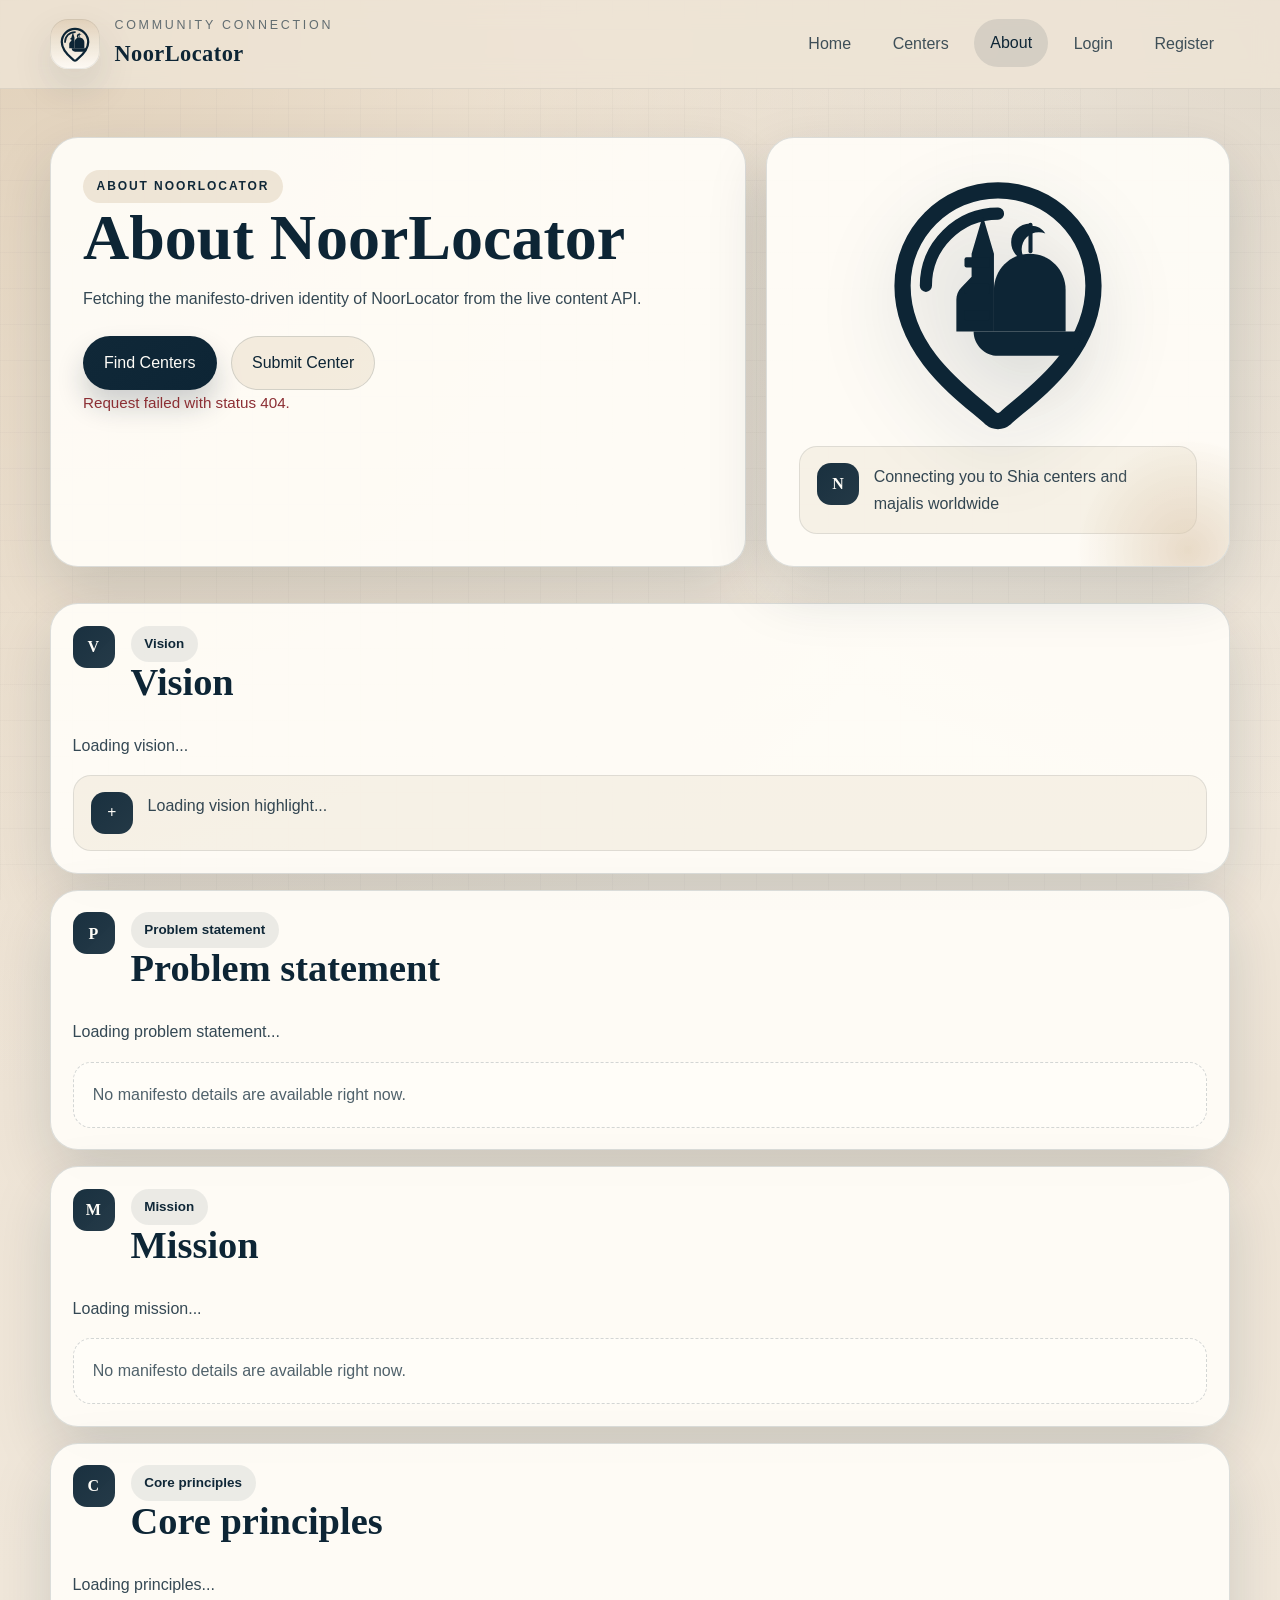
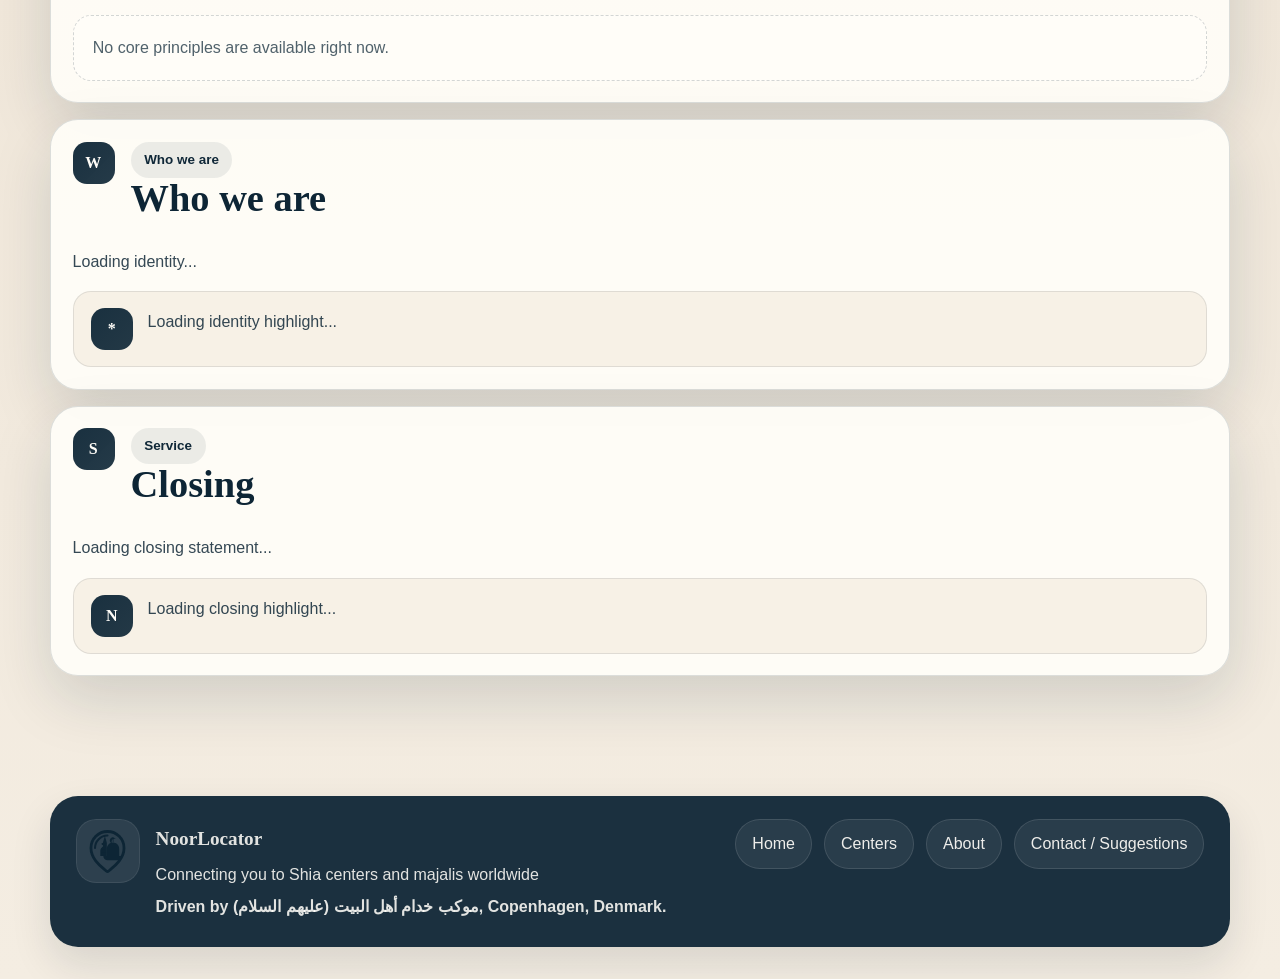
==== frontend/about.html @ 26165cd3 "phase 9" ====
<!DOCTYPE html>
<html lang="en">
<head>
    <meta charset="utf-8">
    <meta name="viewport" content="width=device-width, initial-scale=1">
    <meta name="theme-color" content="#0D2535">
    <title>NoorLocator | About</title>
    <link rel="icon" type="image/svg+xml" href="assets/favicon.svg">
    <link rel="manifest" href="site.webmanifest">
    <link rel="stylesheet" href="css/style.css">
</head>
<body data-page="about">
    <div data-site-header></div>

    <main class="page-shell">
        <section class="page-hero page-hero--split">
            <div class="page-hero__content">
                <span class="eyebrow">About NoorLocator</span>
                <h1 id="about-hero-title">About NoorLocator</h1>
                <p id="about-hero-description">Fetching the manifesto-driven identity of NoorLocator from the live content API.</p>
                <div class="hero__actions">
                    <a class="button button--primary" href="centers.html">Find Centers</a>
                    <a id="about-submit-center-link" class="button button--secondary" href="register.html">Submit Center</a>
                </div>
                <p id="about-page-message" class="message">Loading About content...</p>
            </div>
            <aside class="hero__panel hero__panel--stack">
                <img class="hero__logo" src="assets/logo.svg" alt="NoorLocator logo">
                <div class="identity-note identity-note--panel">
                    <div class="identity-note__mark">N</div>
                    <p id="about-hero-highlight">Connecting you to Shia centers and majalis worldwide</p>
                </div>
            </aside>
        </section>

        <section class="section">
            <div class="manifesto-stack">
                <article class="manifesto-section">
                    <div class="manifesto-section__head">
                        <div class="manifesto-section__mark">V</div>
                        <div>
                            <span class="card__meta">Vision</span>
                            <h2 id="about-vision-title">Vision</h2>
                        </div>
                    </div>
                    <p id="about-vision-description">Loading vision...</p>
                    <div class="identity-note">
                        <div class="identity-note__mark">+</div>
                        <p id="about-vision-highlight">Loading vision highlight...</p>
                    </div>
                </article>

                <article class="manifesto-section">
                    <div class="manifesto-section__head">
                        <div class="manifesto-section__mark">P</div>
                        <div>
                            <span class="card__meta">Problem statement</span>
                            <h2 id="about-problem-title">Problem statement</h2>
                        </div>
                    </div>
                    <p id="about-problem-description">Loading problem statement...</p>
                    <div id="about-problem-items" class="manifesto-list">
                        <div class="empty-state">Loading problem details...</div>
                    </div>
                </article>

                <article class="manifesto-section">
                    <div class="manifesto-section__head">
                        <div class="manifesto-section__mark">M</div>
                        <div>
                            <span class="card__meta">Mission</span>
                            <h2 id="about-mission-title">Mission</h2>
                        </div>
                    </div>
                    <p id="about-mission-description">Loading mission...</p>
                    <div id="about-mission-items" class="manifesto-list">
                        <div class="empty-state">Loading mission commitments...</div>
                    </div>
                </article>

                <article class="manifesto-section">
                    <div class="manifesto-section__head">
                        <div class="manifesto-section__mark">C</div>
                        <div>
                            <span class="card__meta">Core principles</span>
                            <h2 id="about-principles-title">Core principles</h2>
                        </div>
                    </div>
                    <p id="about-principles-description">Loading principles...</p>
                    <div id="about-principles" class="principle-grid">
                        <div class="empty-state">Loading principles...</div>
                    </div>
                </article>

                <article class="manifesto-section">
                    <div class="manifesto-section__head">
                        <div class="manifesto-section__mark">W</div>
                        <div>
                            <span class="card__meta">Who we are</span>
                            <h2 id="about-identity-title">Who we are</h2>
                        </div>
                    </div>
                    <p id="about-identity-description">Loading identity...</p>
                    <div class="identity-note">
                        <div class="identity-note__mark">*</div>
                        <p id="about-identity-highlight">Loading identity highlight...</p>
                    </div>
                </article>

                <article class="manifesto-section">
                    <div class="manifesto-section__head">
                        <div class="manifesto-section__mark">S</div>
                        <div>
                            <span class="card__meta">Service</span>
                            <h2 id="about-closing-title">Closing</h2>
                        </div>
                    </div>
                    <p id="about-closing-description">Loading closing statement...</p>
                    <div class="identity-note">
                        <div class="identity-note__mark">N</div>
                        <p id="about-closing-highlight">Loading closing highlight...</p>
                    </div>
                </article>
            </div>
        </section>
    </main>

    <div data-site-footer></div>

    <script defer src="js/auth.js"></script>
    <script defer src="js/api.js"></script>
    <script defer src="js/layout.js"></script>
    <script defer src="js/app.js"></script>
</body>
</html>
---- frontend/css/style.css ----
:root {
    --color-ink: #0D2535;
    --color-ink-deep: #102838;
    --color-sand: #DCC9AF;
    --color-sand-soft: #CDBFA9;
    --color-cream: #EEE4D6;
    --color-clay: #B8AA94;
    --color-white: #fffdf8;
    --color-success: #2f6a52;
    --color-border: rgba(13, 37, 53, 0.14);
    --shadow-soft: 0 18px 40px rgba(13, 37, 53, 0.12);
    --shadow-card: 0 24px 60px rgba(16, 40, 56, 0.15);
    --radius-sm: 12px;
    --radius-md: 18px;
    --radius-lg: 28px;
    --radius-pill: 999px;
    --content-width: 1180px;
    --transition-base: 180ms ease;
}

* {
    box-sizing: border-box;
}

html {
    scroll-behavior: smooth;
}

body {
    margin: 0;
    min-height: 100vh;
    font-family: "Trebuchet MS", "Segoe UI", sans-serif;
    line-height: 1.6;
    color: var(--color-ink);
    background:
        radial-gradient(circle at top left, rgba(220, 201, 175, 0.8), transparent 38%),
        radial-gradient(circle at top right, rgba(184, 170, 148, 0.35), transparent 28%),
        linear-gradient(180deg, #f7f1e8 0%, var(--color-cream) 42%, #f4ede2 100%);
    position: relative;
}

body::before {
    content: "";
    position: fixed;
    inset: 0;
    background-image:
        linear-gradient(rgba(13, 37, 53, 0.02) 1px, transparent 1px),
        linear-gradient(90deg, rgba(13, 37, 53, 0.02) 1px, transparent 1px);
    background-size: 36px 36px;
    pointer-events: none;
    z-index: -1;
}

img {
    max-width: 100%;
    display: block;
}

a {
    color: inherit;
    text-decoration: none;
}

button,
input,
textarea,
select {
    font: inherit;
}

.site-shell,
.page-shell {
    width: min(var(--content-width), calc(100% - 2rem));
    margin: 0 auto;
    padding-bottom: 1.5rem;
}

.site-header {
    position: sticky;
    top: 0;
    z-index: 20;
    backdrop-filter: blur(12px);
    background: rgba(238, 228, 214, 0.82);
    border-bottom: 1px solid rgba(13, 37, 53, 0.08);
}

.site-header__inner,
.site-footer__inner {
    width: min(var(--content-width), calc(100% - 2rem));
    margin: 0 auto;
}

.site-header__inner {
    display: flex;
    align-items: center;
    justify-content: space-between;
    gap: 1rem;
    padding: 1rem 0;
}

.site-header__panel {
    display: flex;
    align-items: center;
    gap: 1rem;
    margin-left: auto;
}

.brand {
    display: inline-flex;
    align-items: center;
    gap: 0.9rem;
}

.brand__mark {
    width: 50px;
    height: 50px;
    padding: 0.45rem;
    border-radius: 18px;
    background: linear-gradient(180deg, rgba(220, 201, 175, 0.7), rgba(255, 253, 248, 0.9));
    box-shadow: inset 0 0 0 1px rgba(13, 37, 53, 0.08), var(--shadow-soft);
}

.brand__eyebrow {
    display: block;
    font-size: 0.78rem;
    letter-spacing: 0.22em;
    text-transform: uppercase;
    color: rgba(13, 37, 53, 0.62);
}

.brand__title {
    font-family: "Palatino Linotype", "Book Antiqua", Georgia, serif;
    font-size: 1.4rem;
    font-weight: 700;
    letter-spacing: 0.02em;
}

.site-nav {
    display: flex;
    align-items: center;
    flex-wrap: wrap;
    gap: 0.6rem;
    justify-content: flex-end;
}

.site-nav-toggle {
    display: none;
    width: 52px;
    height: 52px;
    align-items: center;
    justify-content: center;
    gap: 0.28rem;
    padding: 0;
    border: 1px solid rgba(13, 37, 53, 0.12);
    border-radius: 16px;
    background: rgba(255, 253, 248, 0.92);
    box-shadow: var(--shadow-soft);
    cursor: pointer;
}

.site-nav-toggle span:not(.sr-only) {
    display: block;
    width: 18px;
    height: 2px;
    border-radius: 999px;
    background: var(--color-ink);
}

.site-nav__link {
    padding: 0.7rem 1rem;
    border-radius: var(--radius-pill);
    color: rgba(13, 37, 53, 0.78);
    transition: background-color var(--transition-base), color var(--transition-base), transform var(--transition-base);
}

.site-nav__link:hover,
.site-nav__link:focus-visible,
.site-nav__link.is-active {
    background: rgba(13, 37, 53, 0.1);
    color: var(--color-ink);
    transform: translateY(-1px);
}

.hero {
    display: grid;
    grid-template-columns: 1.2fr 0.8fr;
    gap: 2rem;
    align-items: center;
    padding: 4.5rem 0 3rem;
}

.hero__content,
.hero__panel,
.panel,
.card,
.form-shell,
.status-card {
    background: rgba(255, 253, 248, 0.92);
    border: 1px solid var(--color-border);
    border-radius: var(--radius-lg);
    box-shadow: var(--shadow-card);
}

.hero__content {
    padding: 2.25rem;
    animation: float-in 420ms ease-out both;
}

.hero__panel {
    padding: 2rem;
    display: grid;
    place-items: center;
    min-height: 100%;
    position: relative;
    overflow: hidden;
}

.hero__panel::after {
    content: "";
    position: absolute;
    inset: auto -15% -22% auto;
    width: 220px;
    height: 220px;
    border-radius: 50%;
    background: radial-gradient(circle, rgba(220, 201, 175, 0.65) 0%, rgba(220, 201, 175, 0) 72%);
}

.hero__logo {
    width: min(260px, 70%);
    filter: drop-shadow(0 24px 36px rgba(13, 37, 53, 0.16));
    z-index: 1;
}

.hero__banner {
    width: 100%;
    min-height: 240px;
    max-height: 340px;
    object-fit: cover;
    border-radius: 24px;
    box-shadow: var(--shadow-soft);
    z-index: 1;
}

.eyebrow {
    display: inline-flex;
    align-items: center;
    gap: 0.5rem;
    padding: 0.45rem 0.85rem;
    border-radius: var(--radius-pill);
    background: rgba(220, 201, 175, 0.45);
    color: var(--color-ink-deep);
    letter-spacing: 0.16em;
    text-transform: uppercase;
    font-size: 0.75rem;
    font-weight: 700;
}

h1,
h2,
h3,
h4 {
    margin: 0 0 0.8rem;
    font-family: "Palatino Linotype", "Book Antiqua", Georgia, serif;
    line-height: 1.08;
}

h1 {
    font-size: clamp(2.7rem, 5vw, 4.6rem);
}

h2 {
    font-size: clamp(2rem, 3vw, 2.8rem);
}

h3 {
    font-size: 1.3rem;
}

p {
    margin: 0 0 1rem;
    color: rgba(13, 37, 53, 0.84);
    line-height: 1.7;
}

.hero__actions,
.button-row {
    display: flex;
    flex-wrap: wrap;
    gap: 0.9rem;
    margin-top: 1.5rem;
}

.button {
    display: inline-flex;
    align-items: center;
    justify-content: center;
    gap: 0.45rem;
    min-height: 48px;
    padding: 0.8rem 1.25rem;
    border: 1px solid transparent;
    border-radius: var(--radius-pill);
    cursor: pointer;
    transition: transform var(--transition-base), box-shadow var(--transition-base), border-color var(--transition-base), background-color var(--transition-base);
}

.button:hover,
.button:focus-visible {
    transform: translateY(-1px);
}

.button--primary {
    background: linear-gradient(135deg, var(--color-ink-deep), var(--color-ink));
    color: var(--color-white);
    box-shadow: 0 16px 28px rgba(13, 37, 53, 0.2);
}

.button--secondary {
    background: rgba(220, 201, 175, 0.32);
    color: var(--color-ink);
    border-color: rgba(13, 37, 53, 0.14);
}

.button--ghost {
    background: transparent;
    border-color: rgba(13, 37, 53, 0.18);
    color: var(--color-ink);
}

.button--danger {
    background: rgba(140, 47, 52, 0.08);
    border-color: rgba(140, 47, 52, 0.16);
    color: #8c2f34;
}

.section {
    padding: 1.25rem 0 3rem;
}

.section-stack {
    padding-top: 0;
}

.section__heading {
    display: flex;
    align-items: end;
    justify-content: space-between;
    gap: 1rem;
    margin-bottom: 1.4rem;
}

.section__heading--tight {
    margin-bottom: 1rem;
}

.section__copy {
    max-width: 720px;
}

.card-grid,
.dashboard-grid,
.detail-grid {
    display: grid;
    gap: 1.2rem;
}

.card-grid {
    grid-template-columns: repeat(auto-fit, minmax(240px, 1fr));
}

.dashboard-grid {
    grid-template-columns: repeat(auto-fit, minmax(260px, 1fr));
}

.detail-grid {
    grid-template-columns: minmax(0, 1.35fr) minmax(280px, 0.65fr);
}

.detail-grid--dashboard {
    grid-template-columns: repeat(2, minmax(0, 1fr));
    align-items: start;
}

.card,
.panel,
.status-card,
.form-shell {
    padding: 1.4rem;
}

.card__meta,
.status-pill {
    display: inline-flex;
    align-items: center;
    gap: 0.5rem;
    padding: 0.45rem 0.85rem;
    border-radius: var(--radius-pill);
    background: rgba(16, 40, 56, 0.08);
    color: var(--color-ink-deep);
    font-size: 0.84rem;
    font-weight: 700;
}

.status-pill--success {
    background: rgba(47, 106, 82, 0.14);
    color: var(--color-success);
}

.status-pill--muted {
    background: rgba(184, 170, 148, 0.18);
}

.list {
    display: grid;
    gap: 0.75rem;
    margin: 0;
    padding: 0;
    list-style: none;
}

.list__item {
    padding: 0.9rem 1rem;
    border-radius: var(--radius-md);
    background: rgba(238, 228, 214, 0.55);
    border: 1px solid rgba(13, 37, 53, 0.08);
}

.empty-state {
    padding: 1.2rem;
    border-radius: var(--radius-md);
    border: 1px dashed rgba(13, 37, 53, 0.18);
    background: rgba(255, 253, 248, 0.74);
    color: rgba(13, 37, 53, 0.72);
}

.form-shell {
    width: min(640px, 100%);
    margin: 0 auto;
}

.form {
    display: grid;
    gap: 1rem;
}

.form__group {
    display: grid;
    gap: 0.45rem;
}

.form__group--checkbox {
    align-content: start;
}

.form__label {
    font-weight: 700;
}

.checkbox {
    display: inline-flex;
    align-items: start;
    gap: 0.65rem;
    min-height: 50px;
    padding: 0.85rem 1rem;
    border-radius: 14px;
    border: 1px solid rgba(13, 37, 53, 0.12);
    background: rgba(255, 253, 248, 0.86);
}

.checkbox input {
    margin-top: 0.2rem;
}

.form__control {
    width: 100%;
    min-height: 50px;
    padding: 0.9rem 1rem;
    border-radius: 14px;
    border: 1px solid rgba(13, 37, 53, 0.18);
    background: rgba(255, 253, 248, 0.94);
    color: var(--color-ink);
    transition: border-color var(--transition-base), box-shadow var(--transition-base);
}

.form__control:focus {
    border-color: rgba(16, 40, 56, 0.56);
    outline: none;
    box-shadow: 0 0 0 4px rgba(220, 201, 175, 0.4);
}

.form__control--compact {
    min-height: 48px;
}

textarea.form__control {
    min-height: 130px;
    resize: vertical;
}

.message {
    min-height: 1.4rem;
    font-size: 0.95rem;
}

.message--success {
    color: var(--color-success);
}

.message--error {
    color: #8c2f34;
}

.page-hero {
    padding: 3rem 0 1rem;
}

.page-hero--split {
    display: grid;
    grid-template-columns: minmax(0, 1.2fr) minmax(280px, 0.8fr);
    gap: 1.2rem;
    align-items: stretch;
}

.page-hero__content,
.page-hero__aside,
.mini-stat,
.info-card {
    background: rgba(255, 253, 248, 0.92);
    border: 1px solid var(--color-border);
    border-radius: var(--radius-lg);
    box-shadow: var(--shadow-card);
}

.page-hero__content {
    padding: 2rem;
}

.detail-meta {
    display: flex;
    flex-wrap: wrap;
    gap: 0.6rem;
    margin-bottom: 1rem;
}

.site-footer {
    margin-top: 2rem;
    padding: 1rem 0 2rem;
}

.site-footer__inner {
    padding: 1.4rem 1.6rem;
    border-radius: var(--radius-lg);
    background: rgba(13, 37, 53, 0.94);
    color: rgba(255, 253, 248, 0.88);
    box-shadow: var(--shadow-soft);
}

.site-footer__grid {
    display: grid;
    grid-template-columns: minmax(0, 1fr) auto;
    gap: 1.5rem;
    align-items: start;
}

.site-footer__brand {
    display: flex;
    gap: 1rem;
    align-items: start;
}

.site-footer__logo {
    width: 64px;
    height: 64px;
    padding: 0.6rem;
    border-radius: 20px;
    background: rgba(255, 253, 248, 0.08);
    box-shadow: inset 0 0 0 1px rgba(255, 253, 248, 0.08);
}

.site-footer__title {
    font-family: "Palatino Linotype", "Book Antiqua", Georgia, serif;
    font-size: 1.2rem;
    font-weight: 700;
}

.site-footer__inner p {
    color: inherit;
    margin: 0.3rem 0;
}

.site-footer__credit {
    font-weight: 700;
}

.footer-nav {
    display: flex;
    flex-wrap: wrap;
    gap: 0.75rem;
    justify-content: flex-end;
}

.footer-nav__link {
    display: inline-flex;
    align-items: center;
    min-height: 44px;
    padding: 0.7rem 1rem;
    border-radius: var(--radius-pill);
    border: 1px solid rgba(255, 253, 248, 0.12);
    background: rgba(255, 253, 248, 0.06);
    color: rgba(255, 253, 248, 0.92);
    transition: transform var(--transition-base), background-color var(--transition-base);
}

.footer-nav__link:hover,
.footer-nav__link:focus-visible {
    transform: translateY(-1px);
    background: rgba(255, 253, 248, 0.14);
}

.dashboard-nav {
    display: flex;
    flex-wrap: wrap;
    gap: 0.75rem;
}

.dashboard-nav__link {
    padding: 0.75rem 1rem;
    border-radius: var(--radius-pill);
    background: rgba(255, 253, 248, 0.86);
    border: 1px solid var(--color-border);
    box-shadow: var(--shadow-soft);
    color: rgba(13, 37, 53, 0.82);
    transition: transform var(--transition-base), background-color var(--transition-base), color var(--transition-base);
}

.dashboard-nav__link:hover,
.dashboard-nav__link:focus-visible {
    transform: translateY(-1px);
    background: rgba(220, 201, 175, 0.45);
    color: var(--color-ink);
}

.toolbar-row {
    display: flex;
    flex-wrap: wrap;
    align-items: end;
    gap: 1rem;
    margin-bottom: 1rem;
}

.toolbar-row__control {
    flex: 1 1 260px;
    margin: 0;
}

.utility-row {
    display: flex;
    flex-wrap: wrap;
    gap: 0.7rem;
    align-items: center;
}

.utility-row--panel {
    justify-content: flex-end;
}

.utility-row--wrap {
    row-gap: 0.45rem;
}

.hero--discovery {
    align-items: stretch;
}

.hero__panel--stack {
    gap: 1rem;
    align-content: start;
}

.hero__logo--detail {
    width: min(180px, 55%);
}

.mini-stat-grid,
.info-grid {
    display: grid;
    gap: 1rem;
    width: 100%;
}

.mini-stat,
.info-card {
    padding: 1.15rem;
}

.mini-stat strong,
.info-card strong {
    display: block;
    margin-bottom: 0.45rem;
    font-family: "Palatino Linotype", "Book Antiqua", Georgia, serif;
    font-size: 1.2rem;
}

.filter-form {
    width: 100%;
}

.filter-grid {
    display: grid;
    grid-template-columns: repeat(auto-fit, minmax(210px, 1fr));
    gap: 1rem;
}

.identity-note {
    display: flex;
    gap: 0.9rem;
    align-items: start;
    padding: 1rem 1.1rem;
    border-radius: var(--radius-md);
    border: 1px solid rgba(13, 37, 53, 0.1);
    background: rgba(220, 201, 175, 0.22);
}

.identity-note--panel {
    width: 100%;
}

.identity-note__mark,
.identity-card__mark,
.manifesto-section__mark,
.principle-card__mark {
    display: inline-grid;
    place-items: center;
    width: 42px;
    height: 42px;
    flex: 0 0 42px;
    border-radius: 14px;
    background: linear-gradient(135deg, rgba(16, 40, 56, 0.96), rgba(13, 37, 53, 0.9));
    color: var(--color-white);
    font-family: "Palatino Linotype", "Book Antiqua", Georgia, serif;
    font-weight: 700;
    letter-spacing: 0.04em;
}

.identity-note p {
    margin: 0;
}

.identity-grid,
.principle-grid,
.manifesto-stack {
    display: grid;
    gap: 1rem;
}

.identity-grid {
    grid-template-columns: repeat(auto-fit, minmax(220px, 1fr));
}

.identity-card,
.principle-card,
.manifesto-section {
    padding: 1.35rem;
    border-radius: var(--radius-lg);
    border: 1px solid var(--color-border);
    background: rgba(255, 253, 248, 0.92);
    box-shadow: var(--shadow-card);
}

.identity-card h3,
.principle-card h3 {
    margin-top: 1rem;
}

.manifesto-section__head {
    display: flex;
    gap: 1rem;
    align-items: start;
    margin-bottom: 1rem;
}

.manifesto-list {
    display: grid;
    gap: 0.9rem;
}

.manifesto-list__item {
    display: flex;
    gap: 0.8rem;
    align-items: start;
    padding: 1rem;
    border-radius: var(--radius-md);
    border: 1px solid rgba(13, 37, 53, 0.08);
    background: rgba(238, 228, 214, 0.4);
}

.manifesto-list__icon {
    width: 12px;
    height: 12px;
    margin-top: 0.55rem;
    border-radius: 50%;
    background: var(--color-ink);
    flex: 0 0 12px;
}

.manifesto-list__item p {
    margin: 0;
}

.card__header {
    display: flex;
    align-items: start;
    justify-content: space-between;
    gap: 0.75rem;
    margin-bottom: 0.85rem;
}

.card__excerpt {
    min-height: 4.8rem;
}

.card--interactive {
    display: flex;
    flex-direction: column;
}

.card--interactive .button-row {
    margin-top: auto;
}

.chip-list {
    display: flex;
    flex-wrap: wrap;
    gap: 0.7rem;
}

.chip {
    display: inline-flex;
    align-items: center;
    gap: 0.35rem;
    padding: 0.55rem 0.85rem;
    border-radius: var(--radius-pill);
    background: rgba(16, 40, 56, 0.08);
    color: var(--color-ink-deep);
    border: 1px solid rgba(13, 37, 53, 0.08);
    font-size: 0.92rem;
    font-weight: 700;
}

.chip--muted {
    background: rgba(220, 201, 175, 0.38);
}

.checkbox-grid {
    display: grid;
    grid-template-columns: repeat(auto-fit, minmax(180px, 1fr));
    gap: 0.85rem;
}

.checkbox-card {
    display: flex;
    gap: 0.75rem;
    align-items: start;
    padding: 0.95rem 1rem;
    border-radius: var(--radius-md);
    border: 1px solid rgba(13, 37, 53, 0.12);
    background: rgba(255, 253, 248, 0.86);
}

.checkbox-card input {
    margin-top: 0.2rem;
}

.checkbox-card strong {
    display: block;
    margin-bottom: 0.2rem;
}

.checkbox-card span {
    color: rgba(13, 37, 53, 0.66);
    font-size: 0.92rem;
}

.table-shell {
    overflow-x: auto;
    border-radius: var(--radius-lg);
    border: 1px solid var(--color-border);
    background: rgba(255, 253, 248, 0.92);
    box-shadow: var(--shadow-card);
}

.data-table {
    width: 100%;
    border-collapse: collapse;
    min-width: 720px;
}

.data-table th,
.data-table td {
    padding: 0.9rem 1rem;
    text-align: left;
    border-bottom: 1px solid rgba(13, 37, 53, 0.08);
    vertical-align: top;
}

.data-table th {
    background: rgba(220, 201, 175, 0.2);
    font-size: 0.84rem;
    letter-spacing: 0.08em;
    text-transform: uppercase;
    color: rgba(13, 37, 53, 0.74);
}

.data-table tr:last-child td {
    border-bottom: 0;
}

.data-table__mono {
    font-family: Consolas, "Courier New", monospace;
    font-size: 0.86rem;
}

.stack-list {
    display: grid;
    gap: 1rem;
}

.gallery-grid {
    display: grid;
    grid-template-columns: repeat(auto-fit, minmax(200px, 1fr));
    gap: 1rem;
}

.list-card {
    padding: 1rem;
    border-radius: var(--radius-md);
    border: 1px solid rgba(13, 37, 53, 0.08);
    background: rgba(238, 228, 214, 0.42);
}

.gallery-card {
    display: grid;
    gap: 0.8rem;
    padding: 0.9rem;
    border-radius: var(--radius-md);
    border: 1px solid rgba(13, 37, 53, 0.08);
    background: rgba(255, 253, 248, 0.9);
}

.gallery-card__image {
    width: 100%;
    aspect-ratio: 4 / 3;
    object-fit: cover;
    border-radius: 18px;
    background: rgba(220, 201, 175, 0.18);
}

.gallery-card__head,
.announcement-card__head {
    display: flex;
    align-items: start;
    justify-content: space-between;
    gap: 0.75rem;
}

.gallery-card__meta,
.announcement-card__meta {
    margin: 0;
    color: rgba(13, 37, 53, 0.68);
}

.gallery-card__actions {
    display: flex;
    flex-wrap: wrap;
    gap: 0.65rem;
}

.announcement-card__image {
    width: 100%;
    max-height: 260px;
    object-fit: cover;
    border-radius: 18px;
    margin-bottom: 1rem;
    background: rgba(220, 201, 175, 0.18);
}

.list-card__head {
    display: flex;
    flex-wrap: wrap;
    align-items: start;
    justify-content: space-between;
    gap: 0.75rem;
    margin-bottom: 0.8rem;
}

.list-card__head h4 {
    margin-bottom: 0;
}

.list-card__meta {
    margin: 0;
    color: rgba(13, 37, 53, 0.68);
}

.status-badge {
    display: inline-flex;
    align-items: center;
    justify-content: center;
    min-width: 96px;
    padding: 0.5rem 0.9rem;
    border-radius: var(--radius-pill);
    border: 1px solid transparent;
    font-size: 0.84rem;
    font-weight: 700;
}

.status-badge--pending {
    background: rgba(220, 201, 175, 0.34);
    border-color: rgba(184, 170, 148, 0.28);
    color: var(--color-ink-deep);
}

.status-badge--approved {
    background: rgba(47, 106, 82, 0.14);
    border-color: rgba(47, 106, 82, 0.2);
    color: var(--color-success);
}

.status-badge--rejected {
    background: rgba(140, 47, 52, 0.08);
    border-color: rgba(140, 47, 52, 0.16);
    color: #8c2f34;
}

.status-badge--reviewed {
    background: rgba(16, 40, 56, 0.08);
    border-color: rgba(16, 40, 56, 0.15);
    color: var(--color-ink-deep);
}

.status-badge--draft {
    background: rgba(220, 201, 175, 0.34);
    border-color: rgba(184, 170, 148, 0.28);
    color: var(--color-ink-deep);
}

.status-badge--published {
    background: rgba(47, 106, 82, 0.14);
    border-color: rgba(47, 106, 82, 0.2);
    color: var(--color-success);
}

.status-badge--archived {
    background: rgba(16, 40, 56, 0.08);
    border-color: rgba(16, 40, 56, 0.15);
    color: rgba(13, 37, 53, 0.68);
}

.text-emphasis {
    color: var(--color-ink-deep);
}

.text-emphasis--success {
    color: var(--color-success);
}

.text-emphasis--error {
    color: #8c2f34;
}

.empty-state--soft {
    background: rgba(255, 253, 248, 0.86);
}

.empty-state--error {
    border-style: solid;
    border-color: rgba(140, 47, 52, 0.22);
    color: #8c2f34;
}

.skeleton {
    display: block;
    border-radius: 999px;
    background: linear-gradient(90deg, rgba(220, 201, 175, 0.4), rgba(255, 253, 248, 0.9), rgba(220, 201, 175, 0.4));
    background-size: 180% 100%;
    animation: shimmer 1.2s linear infinite;
}

.skeleton--line {
    height: 0.9rem;
    margin-bottom: 0.75rem;
}

.skeleton--sm {
    width: 36%;
}

.skeleton--md {
    width: 62%;
}

.skeleton--lg {
    width: 84%;
}

.card--loading,
.info-card--loading {
    overflow: hidden;
}

.toast-root {
    position: fixed;
    top: 1rem;
    right: 1rem;
    z-index: 90;
    display: grid;
    gap: 0.75rem;
    width: min(360px, calc(100vw - 2rem));
}

.toast {
    display: flex;
    align-items: start;
    justify-content: space-between;
    gap: 1rem;
    padding: 1rem 1.1rem;
    border-radius: var(--radius-md);
    border: 1px solid var(--color-border);
    background: rgba(255, 253, 248, 0.98);
    box-shadow: var(--shadow-soft);
    color: var(--color-ink);
    animation: float-in 220ms ease-out both;
    transition: opacity 180ms ease, transform 180ms ease;
}

.toast--success {
    border-color: rgba(47, 106, 82, 0.18);
}

.toast--error {
    border-color: rgba(140, 47, 52, 0.18);
    color: #8c2f34;
    background: rgba(255, 248, 248, 0.98);
}

.toast__content {
    display: grid;
    gap: 0.2rem;
}

.toast__title {
    font-size: 0.82rem;
    letter-spacing: 0.08em;
    text-transform: uppercase;
}

.toast__close {
    border: 0;
    background: transparent;
    color: inherit;
    cursor: pointer;
    font-size: 1.35rem;
    line-height: 1;
    padding: 0;
}

.toast--leaving {
    opacity: 0;
    transform: translateX(12px);
}

@keyframes float-in {
    from {
        opacity: 0;
        transform: translateY(18px);
    }

    to {
        opacity: 1;
        transform: translateY(0);
    }
}

@keyframes shimmer {
    0% {
        background-position: 180% 0;
    }

    100% {
        background-position: -20% 0;
    }
}

@media (max-width: 960px) {
    .hero,
    .detail-grid,
    .page-hero--split {
        grid-template-columns: 1fr;
    }

    .hero {
        padding-top: 3rem;
    }
}

@media (max-width: 720px) {
    .site-header__inner,
    .section__heading {
        align-items: start;
        flex-direction: column;
    }

    .site-header__inner {
        position: relative;
    }

    .site-nav-toggle {
        display: inline-flex;
        position: absolute;
        top: 1rem;
        right: 0;
    }

    .site-header__panel {
        display: none;
        width: 100%;
        margin-left: 0;
        padding: 1rem;
        border-radius: var(--radius-lg);
        border: 1px solid rgba(13, 37, 53, 0.08);
        background: rgba(255, 253, 248, 0.94);
        box-shadow: var(--shadow-soft);
        flex-direction: column;
        align-items: stretch;
    }

    .site-header__panel.is-open {
        display: flex;
    }

    .site-nav,
    .utility-row--panel {
        width: 100%;
        justify-content: flex-start;
    }

    .site-nav {
        flex-direction: column;
        align-items: stretch;
    }

    .site-nav__link {
        width: 100%;
    }

    .card__header,
    .list-card__head,
    .manifesto-section__head,
    .site-footer__brand {
        flex-direction: column;
    }

    .site-footer__grid {
        grid-template-columns: 1fr;
    }

    .brand__title {
        font-size: 1.2rem;
    }

    .hero__content,
    .hero__panel,
    .page-hero__content,
    .card,
    .panel,
    .status-card,
    .form-shell,
    .mini-stat,
    .info-card {
        padding: 1.2rem;
    }

    h1 {
        font-size: 2.6rem;
    }

    .toast-root {
        top: auto;
        right: 1rem;
        bottom: 1rem;
    }

    .footer-nav {
        justify-content: flex-start;
    }
}

.sr-only {
    position: absolute;
    width: 1px;
    height: 1px;
    padding: 0;
    margin: -1px;
    overflow: hidden;
    clip: rect(0, 0, 0, 0);
    white-space: nowrap;
    border: 0;
}
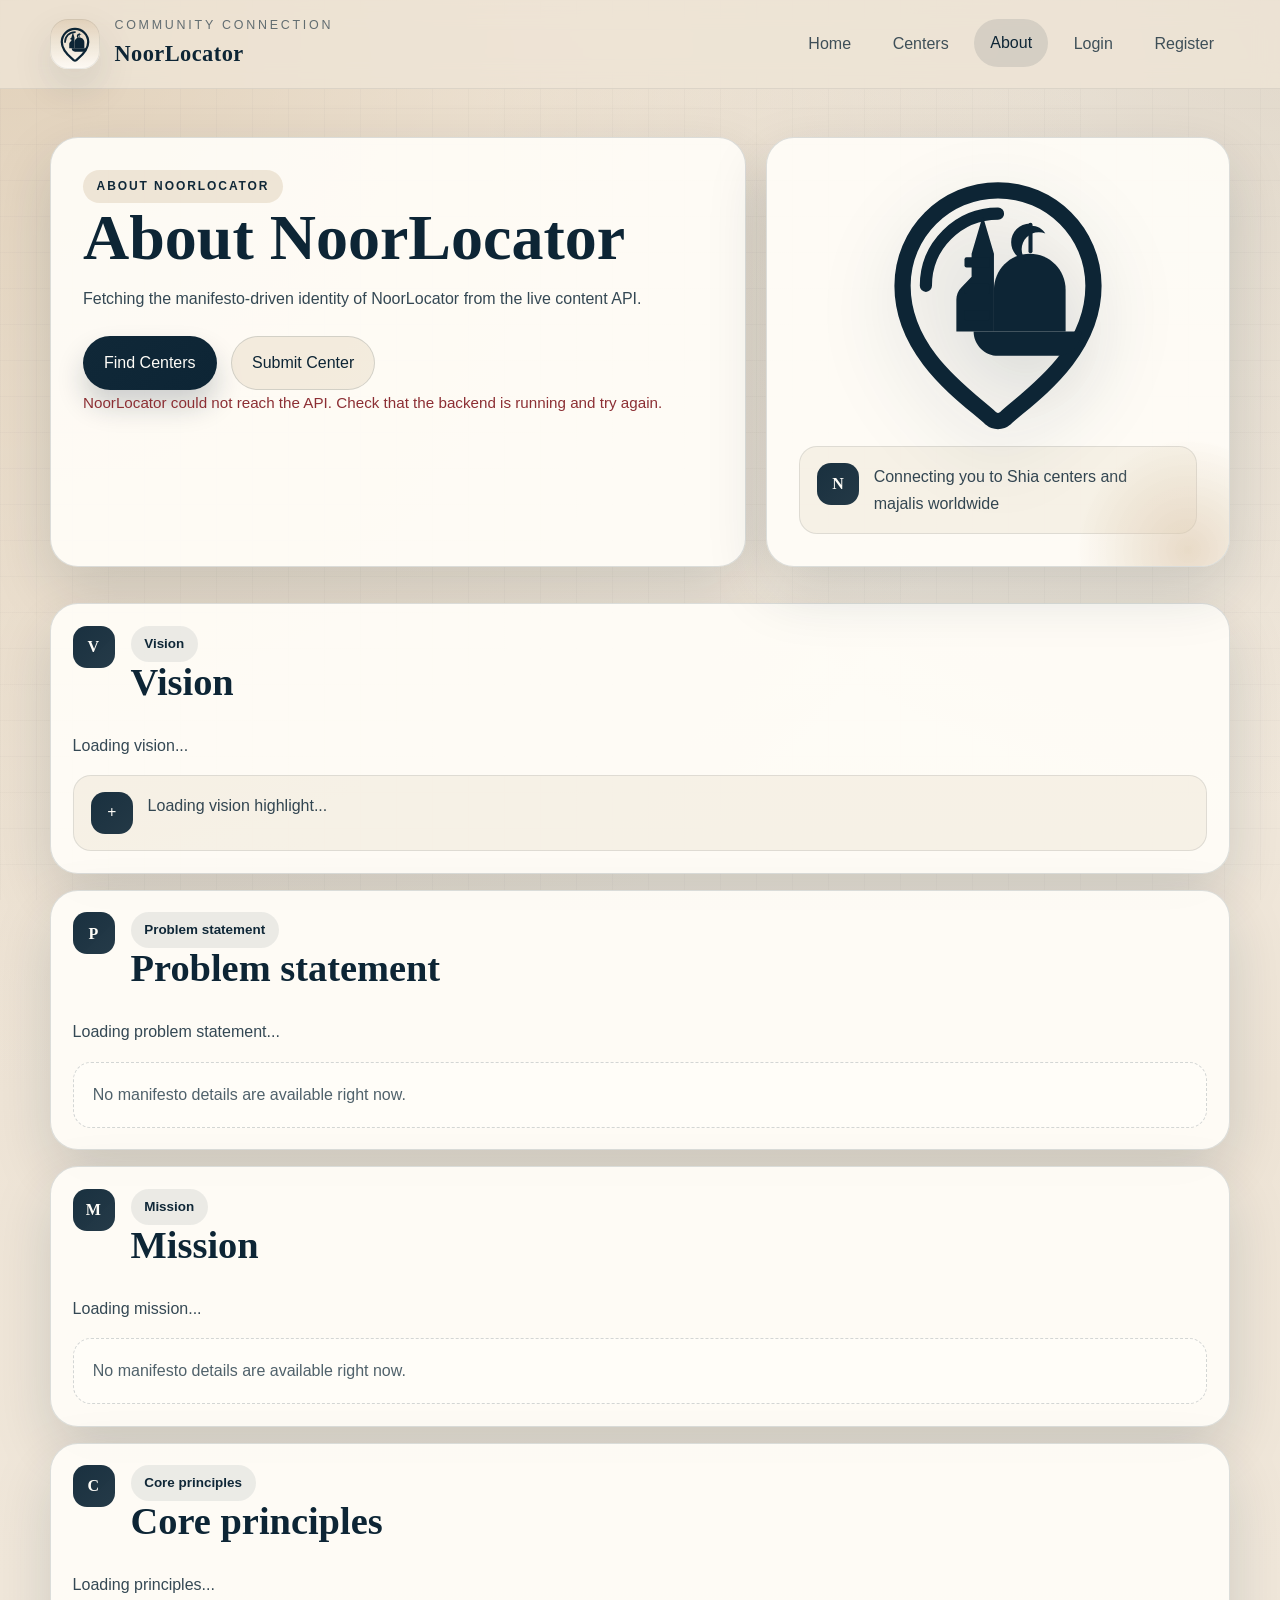
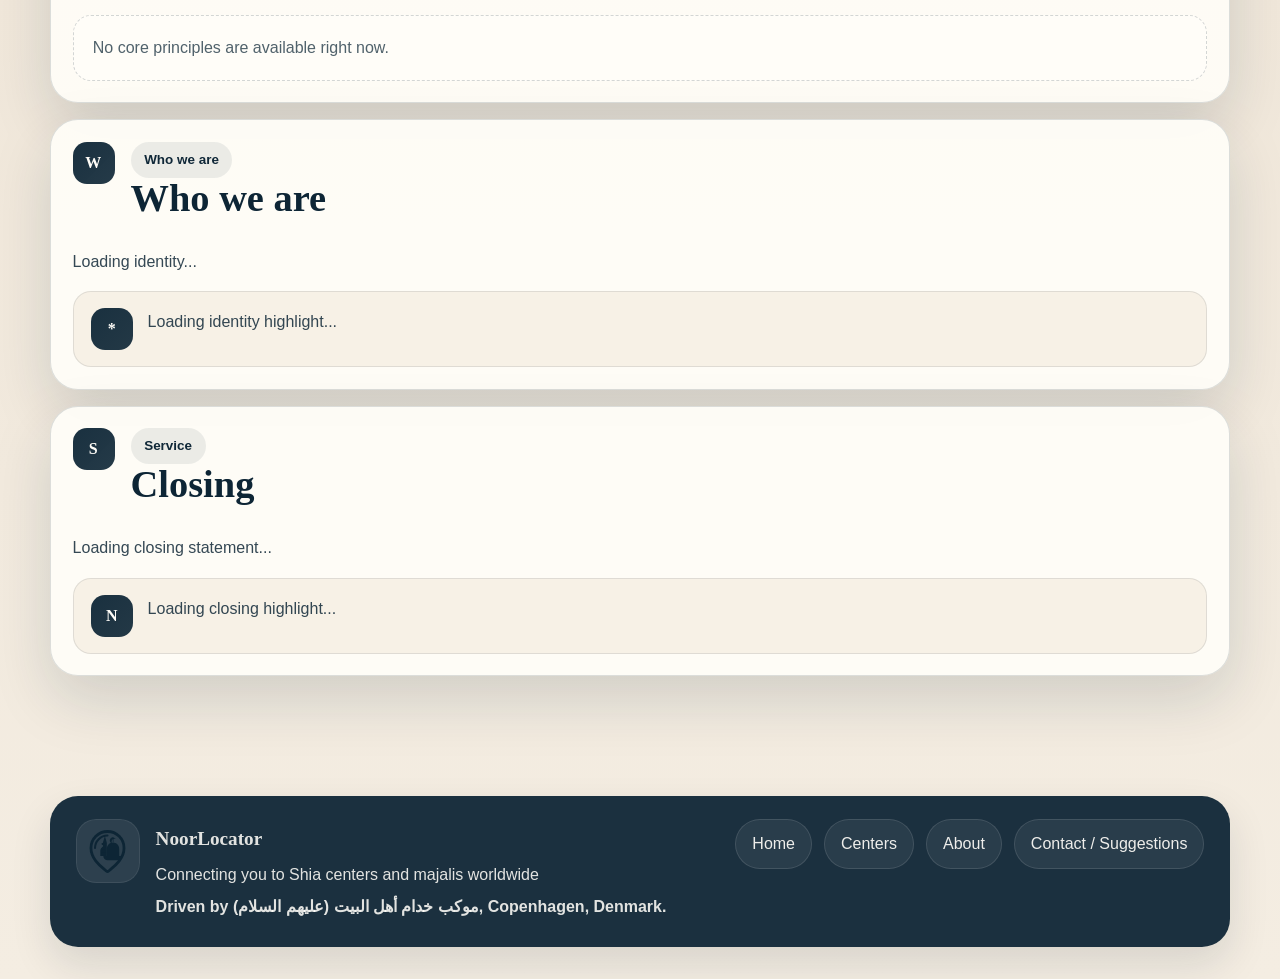
==== commit 7032341b: "almost there" ====
--- a/frontend/about.html
+++ b/frontend/about.html
@@ -127,6 +127,7 @@
 
     <div data-site-footer></div>
 
+    <script defer src="js/config.js"></script>
     <script defer src="js/auth.js"></script>
     <script defer src="js/api.js"></script>
     <script defer src="js/layout.js"></script>
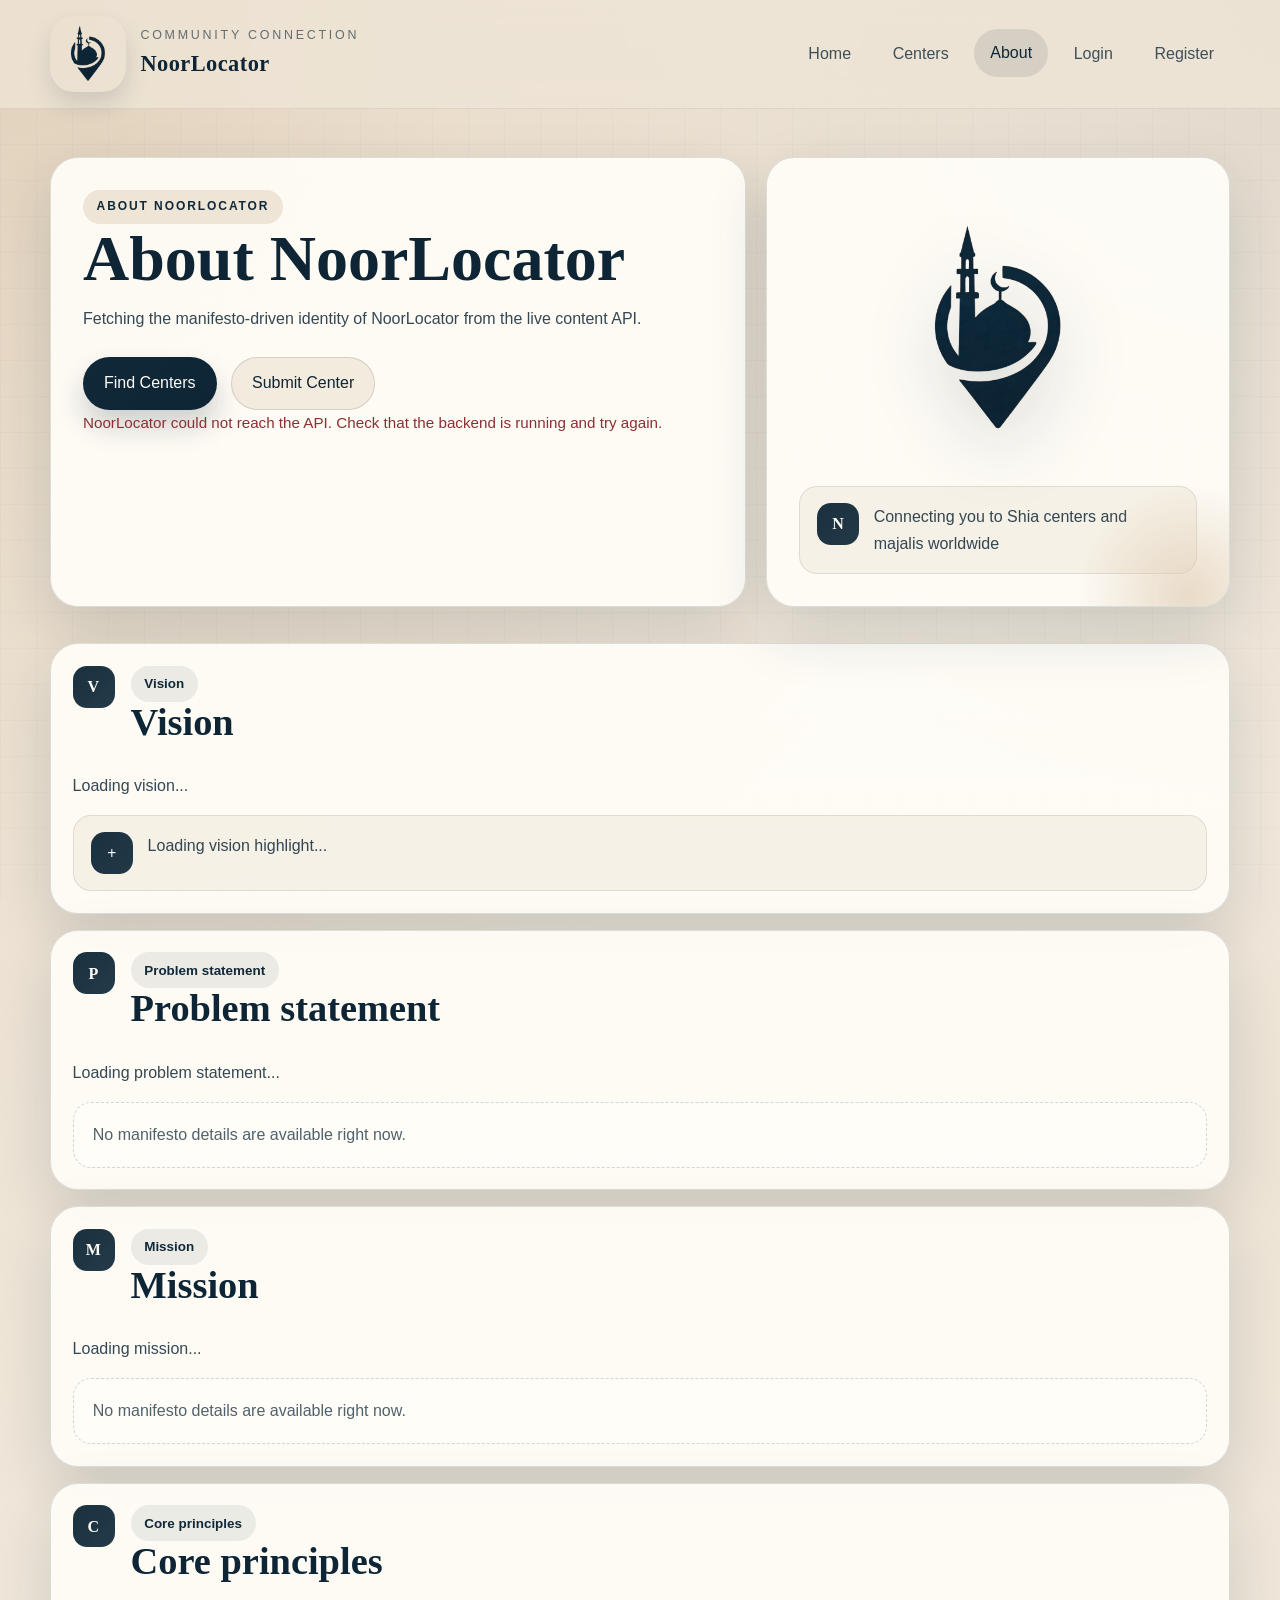
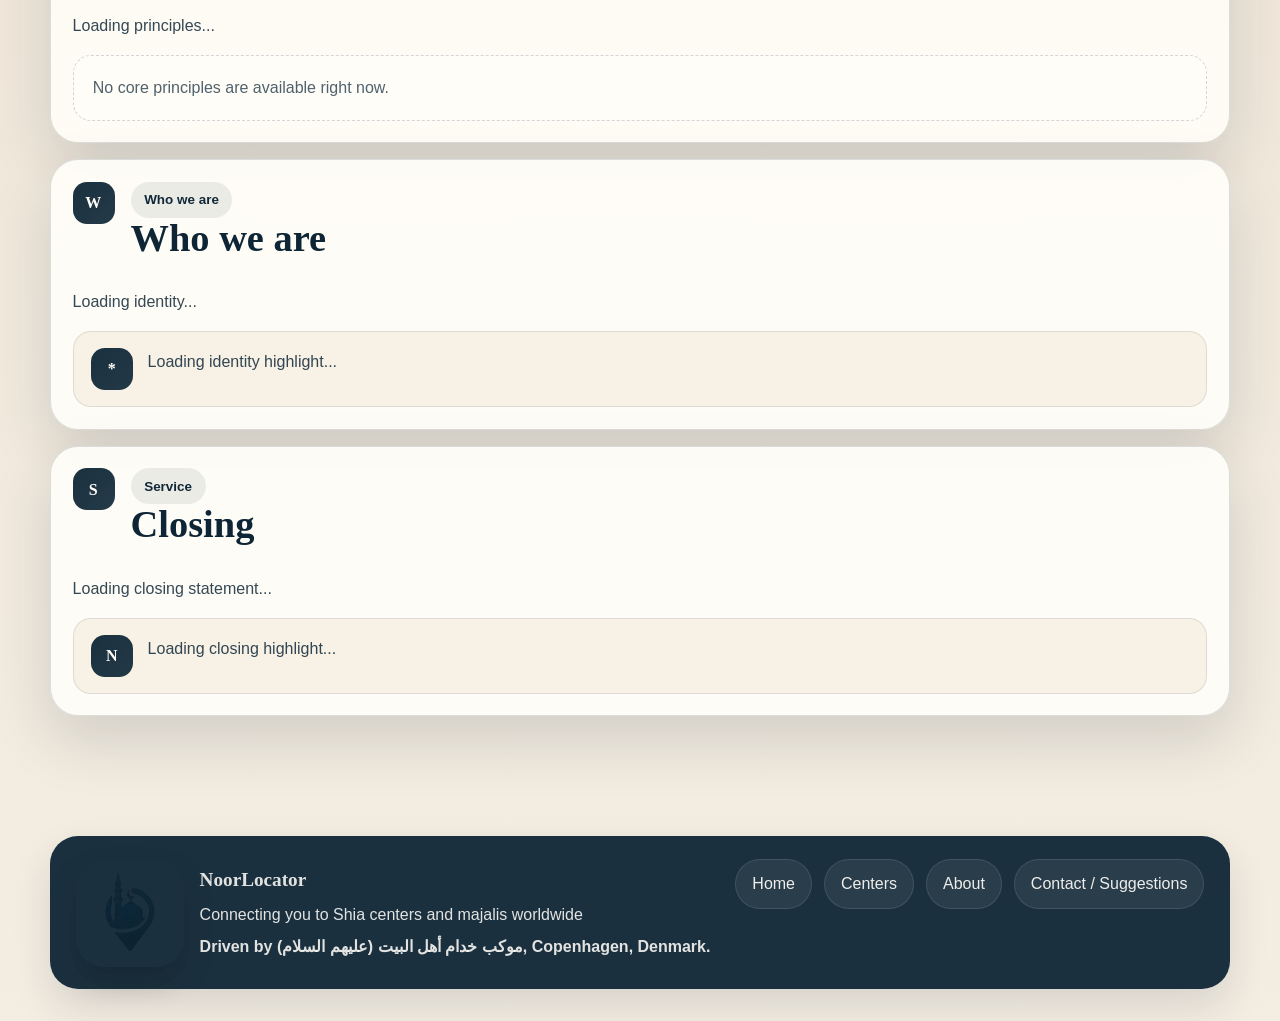
==== commit 9d7c9b36: "Logo" ====
--- a/frontend/about.html
+++ b/frontend/about.html
@@ -5,7 +5,7 @@
     <meta name="viewport" content="width=device-width, initial-scale=1">
     <meta name="theme-color" content="#0D2535">
     <title>NoorLocator | About</title>
-    <link rel="icon" type="image/svg+xml" href="assets/favicon.svg">
+    <link rel="icon" type="image/png" href="assets/logo_bkg.png">
     <link rel="manifest" href="site.webmanifest">
     <link rel="stylesheet" href="css/style.css">
 </head>
@@ -25,7 +25,7 @@
                 <p id="about-page-message" class="message">Loading About content...</p>
             </div>
             <aside class="hero__panel hero__panel--stack">
-                <img class="hero__logo" src="assets/logo.svg" alt="NoorLocator logo">
+                <img class="site-logo site-logo--hero hero__logo" data-brand-logo src="assets/logo_bkg.png" alt="NoorLocator logo">
                 <div class="identity-note identity-note--panel">
                     <div class="identity-note__mark">N</div>
                     <p id="about-hero-highlight">Connecting you to Shia centers and majalis worldwide</p>
--- a/frontend/css/style.css
+++ b/frontend/css/style.css
@@ -75,6 +75,32 @@
     padding-bottom: 1.5rem;
 }
 
+.auth-gate {
+    display: none;
+    width: min(680px, calc(100% - 2rem));
+    margin: 0 auto;
+    padding: 4.5rem 0 2rem;
+}
+
+.auth-gate__card {
+    padding: 2rem;
+    text-align: center;
+    background: rgba(255, 253, 248, 0.94);
+    border: 1px solid var(--color-border);
+    border-radius: var(--radius-lg);
+    box-shadow: var(--shadow-card);
+}
+
+body[data-auth-required="true"]:not([data-auth-ready="true"]) [data-site-header],
+body[data-auth-required="true"]:not([data-auth-ready="true"]) .page-shell,
+body[data-auth-required="true"]:not([data-auth-ready="true"]) [data-site-footer] {
+    display: none;
+}
+
+body[data-auth-required="true"]:not([data-auth-ready="true"]) .auth-gate {
+    display: block;
+}
+
 .site-header {
     position: sticky;
     top: 0;
@@ -109,15 +135,50 @@
     display: inline-flex;
     align-items: center;
     gap: 0.9rem;
+    max-width: min(100%, 360px);
+}
+
+.brand__copy {
+    display: grid;
+    min-width: 0;
+}
+
+.site-logo {
+    display: block;
+    width: auto;
+    height: auto;
+    aspect-ratio: 1 / 1;
+    object-fit: contain;
+    flex: 0 0 auto;
+}
+
+.site-logo--nav {
+    width: clamp(56px, 7vw, 76px);
+}
+
+.site-logo--footer {
+    width: clamp(82px, 12vw, 108px);
+}
+
+.site-logo--hero {
+    width: min(280px, 72%);
+}
+
+.site-logo--auth {
+    width: min(220px, 60%);
+}
+
+.site-logo--workspace {
+    width: min(150px, 44%);
+}
+
+.site-logo--detail {
+    width: min(180px, 55%);
 }
 
 .brand__mark {
-    width: 50px;
-    height: 50px;
-    padding: 0.45rem;
-    border-radius: 18px;
-    background: linear-gradient(180deg, rgba(220, 201, 175, 0.7), rgba(255, 253, 248, 0.9));
-    box-shadow: inset 0 0 0 1px rgba(13, 37, 53, 0.08), var(--shadow-soft);
+    border-radius: 24px;
+    box-shadow: 0 12px 24px rgba(13, 37, 53, 0.14);
 }
 
 .brand__eyebrow {
@@ -226,7 +287,6 @@
 }
 
 .hero__logo {
-    width: min(260px, 70%);
     filter: drop-shadow(0 24px 36px rgba(13, 37, 53, 0.16));
     z-index: 1;
 }
@@ -496,6 +556,32 @@
     resize: vertical;
 }
 
+.form__hint {
+    font-size: 0.9rem;
+    color: rgba(13, 37, 53, 0.68);
+}
+
+.upload-progress {
+    display: grid;
+    gap: 0.45rem;
+}
+
+.upload-progress__bar {
+    width: 100%;
+    height: 0.85rem;
+    border: 0;
+    border-radius: 999px;
+    overflow: hidden;
+    accent-color: var(--color-ink);
+}
+
+.upload-progress__meta {
+    margin: 0;
+    min-height: 1.2rem;
+    color: rgba(13, 37, 53, 0.74);
+    font-size: 0.92rem;
+}
+
 .message {
     min-height: 1.4rem;
     font-size: 0.95rem;
@@ -567,13 +653,14 @@
     align-items: start;
 }
 
+.site-footer__brand-link {
+    display: inline-flex;
+    align-items: flex-start;
+}
+
 .site-footer__logo {
-    width: 64px;
-    height: 64px;
-    padding: 0.6rem;
-    border-radius: 20px;
-    background: rgba(255, 253, 248, 0.08);
-    box-shadow: inset 0 0 0 1px rgba(255, 253, 248, 0.08);
+    border-radius: 28px;
+    box-shadow: 0 16px 30px rgba(0, 0, 0, 0.18);
 }
 
 .site-footer__title {
@@ -677,7 +764,30 @@
 }
 
 .hero__logo--detail {
-    width: min(180px, 55%);
+    margin-inline: auto;
+}
+
+.brand-card {
+    display: grid;
+    justify-items: center;
+    gap: 0.85rem;
+    width: 100%;
+    padding: 1rem 1.1rem;
+    text-align: center;
+    border-radius: var(--radius-lg);
+    border: 1px solid rgba(13, 37, 53, 0.08);
+    background: linear-gradient(180deg, rgba(255, 253, 248, 0.96), rgba(220, 201, 175, 0.22));
+    box-shadow: var(--shadow-soft);
+    z-index: 1;
+}
+
+.brand-card--compact {
+    padding: 1rem;
+}
+
+.brand-card__tagline {
+    margin: 0;
+    color: rgba(13, 37, 53, 0.76);
 }
 
 .mini-stat-grid,
@@ -974,7 +1084,8 @@
     gap: 0.65rem;
 }
 
-.announcement-card__image {
+.announcement-card__image,
+.majlis-card__image {
     width: 100%;
     max-height: 260px;
     object-fit: cover;
@@ -1213,6 +1324,10 @@
         position: relative;
     }
 
+    .brand {
+        max-width: calc(100% - 4.75rem);
+    }
+
     .site-nav-toggle {
         display: inline-flex;
         position: absolute;
@@ -1267,6 +1382,13 @@
         font-size: 1.2rem;
     }
 
+    .site-logo--hero,
+    .site-logo--auth,
+    .site-logo--workspace,
+    .site-logo--detail {
+        width: min(200px, 60%);
+    }
+
     .hero__content,
     .hero__panel,
     .page-hero__content,
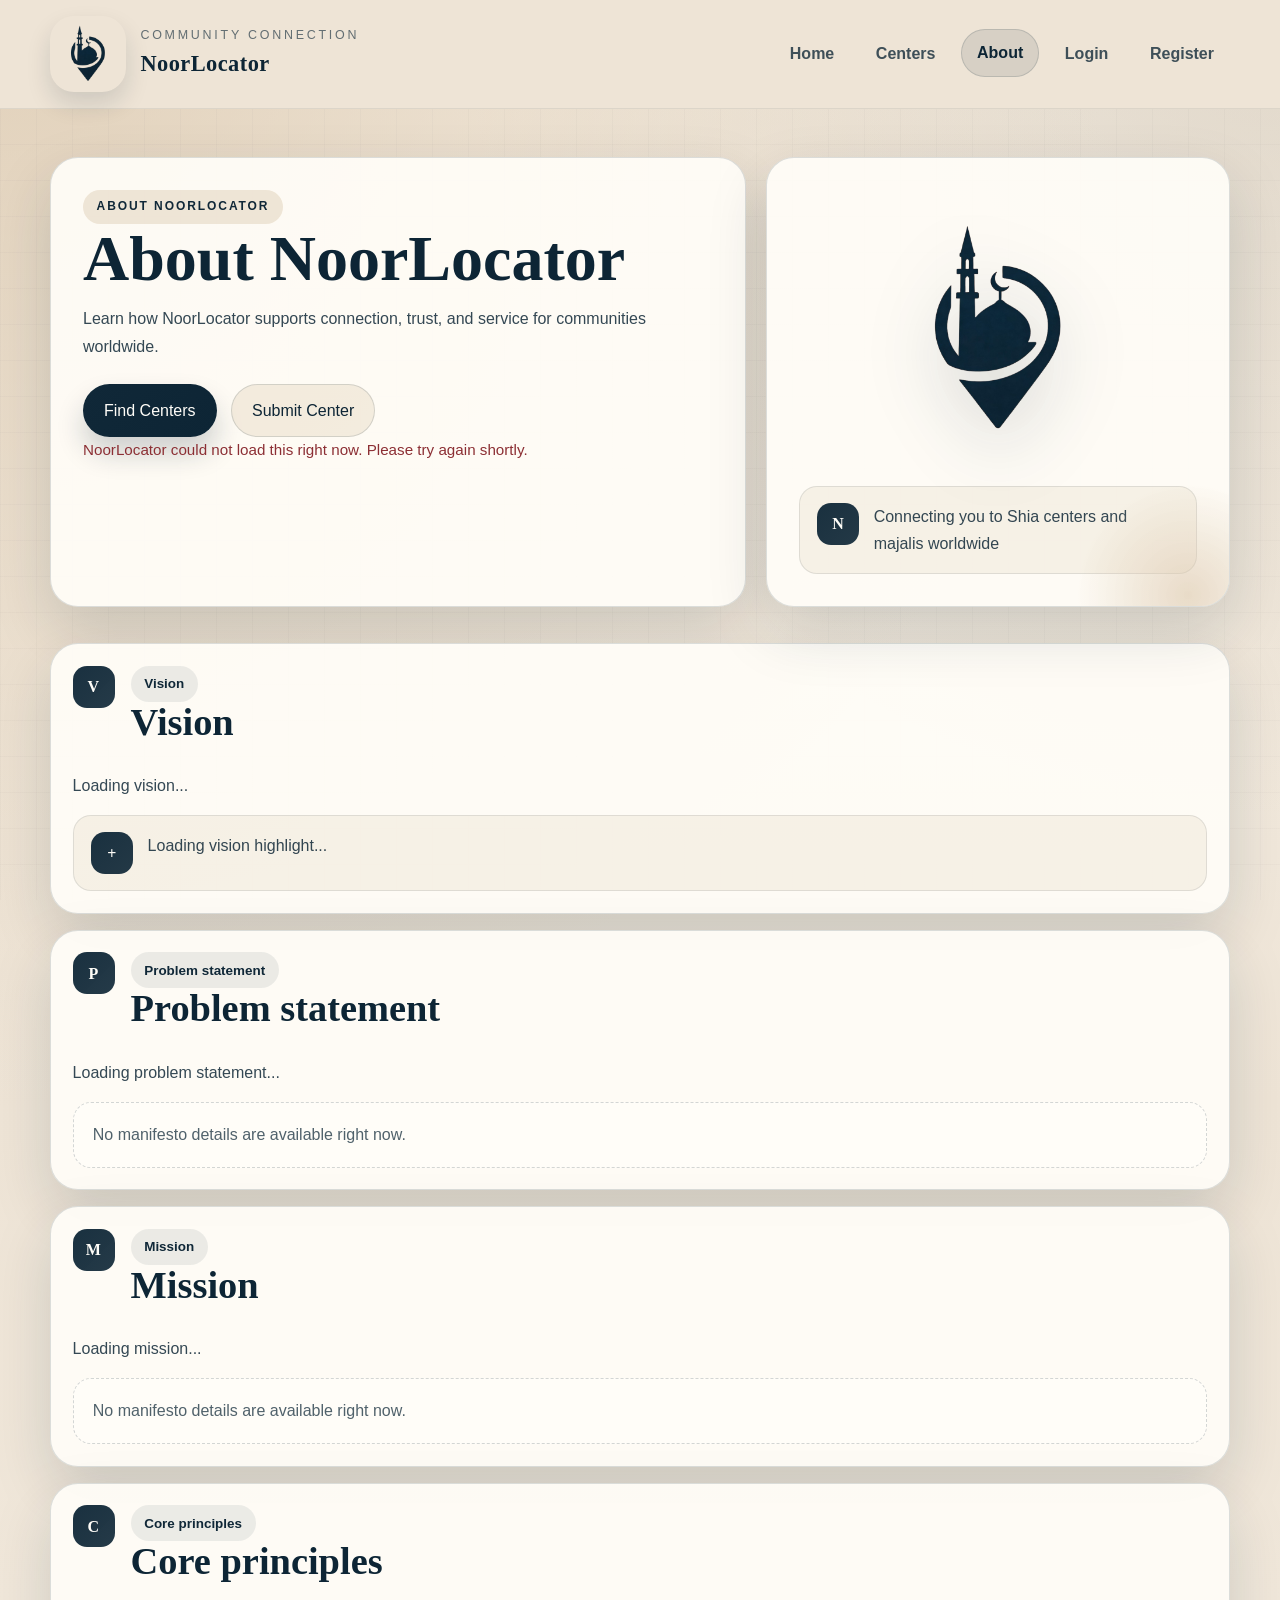
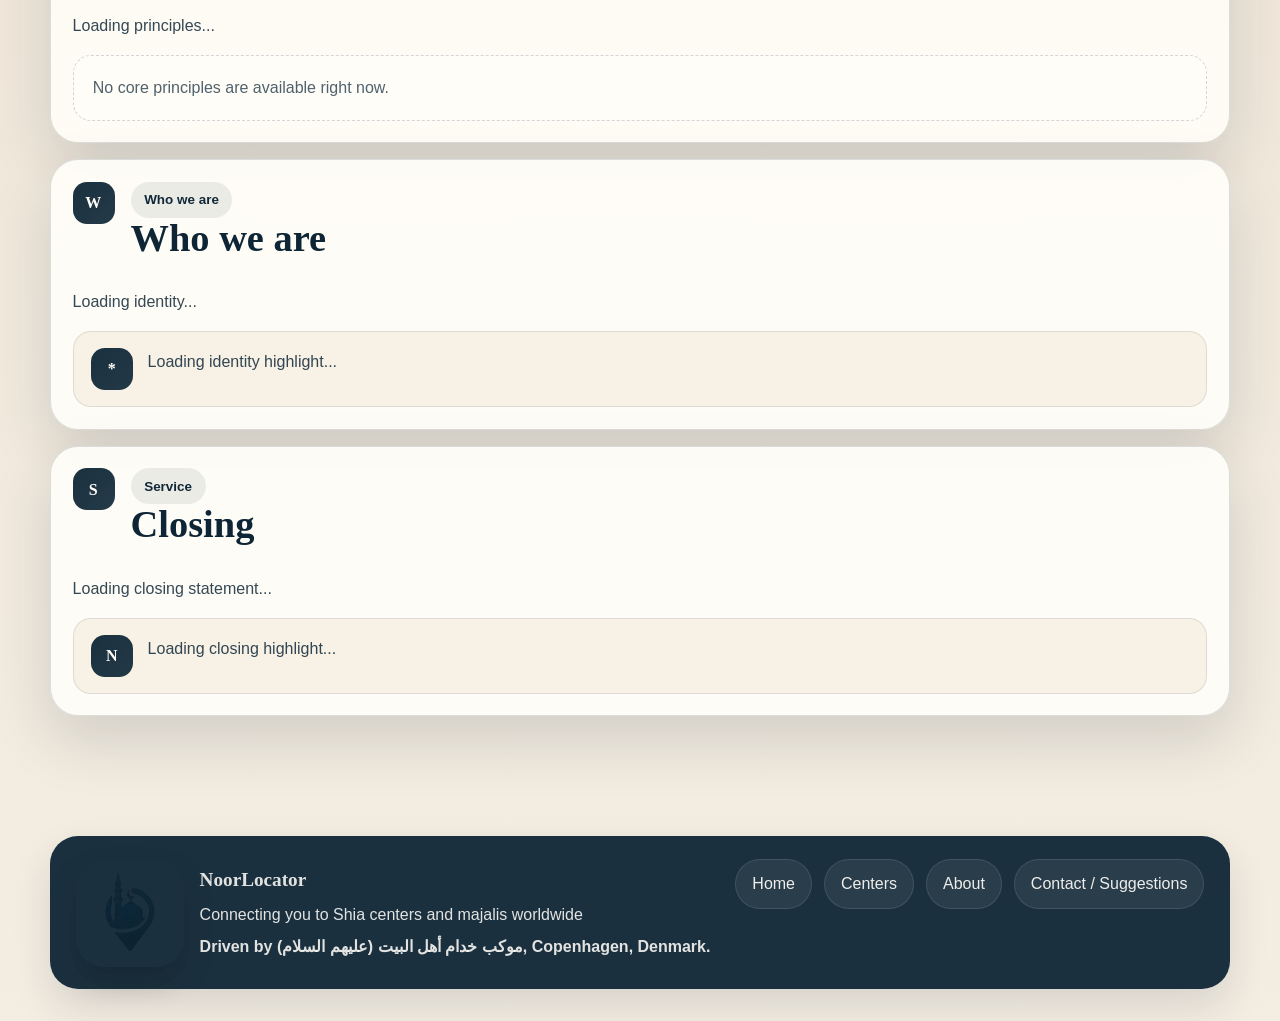
==== commit 4681eb6f: "almost there" ====
--- a/frontend/about.html
+++ b/frontend/about.html
@@ -17,7 +17,7 @@
             <div class="page-hero__content">
                 <span class="eyebrow">About NoorLocator</span>
                 <h1 id="about-hero-title">About NoorLocator</h1>
-                <p id="about-hero-description">Fetching the manifesto-driven identity of NoorLocator from the live content API.</p>
+                <p id="about-hero-description">Learn how NoorLocator supports connection, trust, and service for communities worldwide.</p>
                 <div class="hero__actions">
                     <a class="button button--primary" href="centers.html">Find Centers</a>
                     <a id="about-submit-center-link" class="button button--secondary" href="register.html">Submit Center</a>
@@ -127,6 +127,7 @@
 
     <div data-site-footer></div>
 
+    <script defer src="js/runtime-config.js"></script>
     <script defer src="js/config.js"></script>
     <script defer src="js/auth.js"></script>
     <script defer src="js/api.js"></script>
--- a/frontend/css/style.css
+++ b/frontend/css/style.css
@@ -16,6 +16,8 @@
     --radius-pill: 999px;
     --content-width: 1180px;
     --transition-base: 180ms ease;
+    --nav-surface: rgb(238, 228, 214);
+    --nav-border-color: rgba(13, 37, 53, 0.08);
 }
 
 * {
@@ -37,6 +39,7 @@
         radial-gradient(circle at top right, rgba(184, 170, 148, 0.35), transparent 28%),
         linear-gradient(180deg, #f7f1e8 0%, var(--color-cream) 42%, #f4ede2 100%);
     position: relative;
+    overflow-x: hidden;
 }
 
 body::before {
@@ -61,6 +64,11 @@
     text-decoration: none;
 }
 
+:focus-visible {
+    outline: 3px solid rgba(13, 37, 53, 0.28);
+    outline-offset: 3px;
+}
+
 button,
 input,
 textarea,
@@ -68,11 +76,21 @@
     font: inherit;
 }
 
+body.nav-scroll-lock {
+    overflow: hidden;
+}
+
 .site-shell,
 .page-shell {
     width: min(var(--content-width), calc(100% - 2rem));
+    max-width: 100%;
     margin: 0 auto;
     padding-bottom: 1.5rem;
+}
+
+section[id],
+article[id] {
+    scroll-margin-top: 6.5rem;
 }
 
 .auth-gate {
@@ -104,10 +122,12 @@
 .site-header {
     position: sticky;
     top: 0;
-    z-index: 20;
-    backdrop-filter: blur(12px);
-    background: rgba(238, 228, 214, 0.82);
-    border-bottom: 1px solid rgba(13, 37, 53, 0.08);
+    z-index: 40;
+    backdrop-filter: none;
+    background: var(--nav-surface);
+    border-bottom: 1px solid var(--nav-border-color);
+    overflow: visible;
+    transition: none;
 }
 
 .site-header__inner,
@@ -122,6 +142,8 @@
     justify-content: space-between;
     gap: 1rem;
     padding: 1rem 0;
+    position: relative;
+    min-width: 0;
 }
 
 .site-header__panel {
@@ -129,6 +151,27 @@
     align-items: center;
     gap: 1rem;
     margin-left: auto;
+    min-width: 0;
+}
+
+.site-nav-scrim {
+    position: fixed;
+    top: var(--site-header-height, 0px);
+    right: 0;
+    bottom: 0;
+    left: 0;
+    border: 0;
+    padding: 0;
+    background: rgba(13, 37, 53, 0.28);
+    opacity: 0;
+    pointer-events: none;
+    transition: opacity var(--transition-base);
+    z-index: 38;
+}
+
+.site-nav-scrim.is-visible {
+    opacity: 1;
+    pointer-events: auto;
 }
 
 .brand {
@@ -136,6 +179,7 @@
     align-items: center;
     gap: 0.9rem;
     max-width: min(100%, 360px);
+    min-width: 0;
 }
 
 .brand__copy {
@@ -199,39 +243,93 @@
 .site-nav {
     display: flex;
     align-items: center;
-    flex-wrap: wrap;
+    flex-wrap: nowrap;
     gap: 0.6rem;
     justify-content: flex-end;
+    min-width: 0;
 }
 
 .site-nav-toggle {
     display: none;
-    width: 52px;
-    height: 52px;
+    width: 48px;
+    height: 48px;
+    flex-direction: column;
     align-items: center;
     justify-content: center;
-    gap: 0.28rem;
-    padding: 0;
-    border: 1px solid rgba(13, 37, 53, 0.12);
-    border-radius: 16px;
-    background: rgba(255, 253, 248, 0.92);
-    box-shadow: var(--shadow-soft);
+    gap: 0.42rem;
+    padding: 0.15rem 0;
+    appearance: none;
+    border: 0;
+    border-radius: 0;
+    background: transparent;
+    box-shadow: none;
     cursor: pointer;
-}
-
-.site-nav-toggle span:not(.sr-only) {
+    color: var(--color-ink-deep);
+    -webkit-tap-highlight-color: transparent;
+    transition: opacity 220ms ease-in-out, background-color 220ms ease-in-out;
+}
+
+.site-nav-toggle__line {
     display: block;
-    width: 18px;
-    height: 2px;
+    flex: 0 0 auto;
+    width: 28px;
+    height: 3px;
     border-radius: 999px;
-    background: var(--color-ink);
+    background: currentColor;
+    transform-origin: center;
+    transition: transform 220ms ease-in-out, opacity 220ms ease-in-out;
+}
+
+.site-nav-toggle:hover,
+.site-nav-toggle:focus-visible {
+    background: rgba(13, 37, 53, 0.06);
+}
+
+.site-nav-toggle:focus-visible {
+    outline-color: rgba(13, 37, 53, 0.26);
+    outline-offset: 4px;
 }
 
 .site-nav__link {
+    display: inline-flex;
+    align-items: center;
+    justify-content: center;
+    min-height: 48px;
     padding: 0.7rem 1rem;
     border-radius: var(--radius-pill);
     color: rgba(13, 37, 53, 0.78);
+    font-weight: 700;
+    white-space: nowrap;
     transition: background-color var(--transition-base), color var(--transition-base), transform var(--transition-base);
+}
+
+.site-nav__link--profile {
+    gap: 0.7rem;
+    min-width: 0;
+    max-width: min(100%, 20rem);
+    padding-inline: 0.85rem 1.05rem;
+    border: 1px solid rgba(13, 37, 53, 0.08);
+    background: rgba(220, 201, 175, 0.24);
+}
+
+.site-nav__profile-mark {
+    display: inline-grid;
+    place-items: center;
+    width: 2rem;
+    height: 2rem;
+    flex: 0 0 2rem;
+    border-radius: 999px;
+    background: linear-gradient(135deg, rgba(16, 40, 56, 0.96), rgba(13, 37, 53, 0.88));
+    color: var(--color-white);
+    font-size: 0.84rem;
+    font-weight: 700;
+    letter-spacing: 0.04em;
+}
+
+.site-nav__profile-copy {
+    min-width: 0;
+    overflow: hidden;
+    text-overflow: ellipsis;
 }
 
 .site-nav__link:hover,
@@ -240,6 +338,49 @@
     background: rgba(13, 37, 53, 0.1);
     color: var(--color-ink);
     transform: translateY(-1px);
+}
+
+.site-nav__link.is-active {
+    box-shadow: inset 0 0 0 1px rgba(13, 37, 53, 0.14);
+}
+
+@media (max-width: 1180px) {
+    .brand {
+        max-width: min(100%, 300px);
+    }
+
+    .site-logo--nav {
+        width: clamp(52px, 6vw, 68px);
+    }
+
+    .brand__eyebrow {
+        font-size: 0.75rem;
+        letter-spacing: 0.18em;
+    }
+
+    .brand__title {
+        font-size: 1.25rem;
+    }
+
+    .site-nav {
+        gap: 0.4rem;
+    }
+
+    .site-nav__link {
+        padding: 0.65rem 0.82rem;
+        font-size: 0.95rem;
+    }
+
+    .site-nav__link--profile {
+        max-width: min(100%, 16.5rem);
+        padding-inline: 0.72rem 0.92rem;
+    }
+
+    .site-nav__profile-mark {
+        width: 1.85rem;
+        height: 1.85rem;
+        flex-basis: 1.85rem;
+    }
 }
 
 .hero {
@@ -260,6 +401,7 @@
     border: 1px solid var(--color-border);
     border-radius: var(--radius-lg);
     box-shadow: var(--shadow-card);
+    max-width: 100%;
 }
 
 .hero__content {
@@ -445,6 +587,7 @@
 .status-card,
 .form-shell {
     padding: 1.4rem;
+    overflow-wrap: anywhere;
 }
 
 .card__meta,
@@ -532,6 +675,7 @@
 
 .form__control {
     width: 100%;
+    max-width: 100%;
     min-height: 50px;
     padding: 0.9rem 1rem;
     border-radius: 14px;
@@ -614,6 +758,7 @@
     border: 1px solid var(--color-border);
     border-radius: var(--radius-lg);
     box-shadow: var(--shadow-card);
+    max-width: 100%;
 }
 
 .page-hero__content {
@@ -736,6 +881,7 @@
 
 .toolbar-row__control {
     flex: 1 1 260px;
+    min-width: 0;
     margin: 0;
 }
 
@@ -744,10 +890,6 @@
     flex-wrap: wrap;
     gap: 0.7rem;
     align-items: center;
-}
-
-.utility-row--panel {
-    justify-content: flex-end;
 }
 
 .utility-row--wrap {
@@ -996,6 +1138,7 @@
     border: 1px solid var(--color-border);
     background: rgba(255, 253, 248, 0.92);
     box-shadow: var(--shadow-card);
+    max-width: 100%;
 }
 
 .data-table {
@@ -1010,6 +1153,7 @@
     text-align: left;
     border-bottom: 1px solid rgba(13, 37, 53, 0.08);
     vertical-align: top;
+    overflow-wrap: anywhere;
 }
 
 .data-table th {
@@ -1304,7 +1448,8 @@
 @media (max-width: 960px) {
     .hero,
     .detail-grid,
-    .page-hero--split {
+    .page-hero--split,
+    .detail-grid--dashboard {
         grid-template-columns: 1fr;
     }
 
@@ -1313,47 +1458,69 @@
     }
 }
 
-@media (max-width: 720px) {
-    .site-header__inner,
+@media (max-width: 1050px) {
     .section__heading {
         align-items: start;
         flex-direction: column;
     }
 
     .site-header__inner {
-        position: relative;
+        align-items: center;
+        justify-content: space-between;
+        flex-direction: row;
+        gap: 1rem;
+        padding: 0.9rem 0;
     }
 
     .brand {
-        max-width: calc(100% - 4.75rem);
+        max-width: min(100%, calc(100% - 4.5rem));
     }
 
     .site-nav-toggle {
         display: inline-flex;
-        position: absolute;
-        top: 1rem;
-        right: 0;
+        position: relative;
+        top: auto;
+        right: auto;
+        margin-left: auto;
     }
 
     .site-header__panel {
-        display: none;
-        width: 100%;
+        position: fixed;
+        top: calc(var(--site-header-height, 0px) + 1rem);
+        right: 1rem;
+        left: 1rem;
+        width: auto;
+        max-width: none;
         margin-left: 0;
-        padding: 1rem;
+        padding: 0.9rem;
         border-radius: var(--radius-lg);
-        border: 1px solid rgba(13, 37, 53, 0.08);
-        background: rgba(255, 253, 248, 0.94);
-        box-shadow: var(--shadow-soft);
+        border: 1px solid rgba(255, 253, 248, 0.08);
+        background:
+            linear-gradient(180deg, rgba(16, 40, 56, 0.97), rgba(13, 37, 53, 0.94)),
+            radial-gradient(circle at top right, rgba(220, 201, 175, 0.12), transparent 46%);
+        box-shadow: 0 12px 18px rgba(5, 16, 24, 0.16);
         flex-direction: column;
         align-items: stretch;
+        gap: 0.65rem;
+        opacity: 0;
+        visibility: hidden;
+        pointer-events: none;
+        transform: translateY(-0.4rem);
+        transition: opacity 220ms ease-in-out, transform 220ms ease-in-out, visibility 0s linear 220ms;
+        max-height: calc(100vh - var(--site-header-height, 0px) - 1.5rem);
+        overflow-y: auto;
+        z-index: 39;
     }
 
     .site-header__panel.is-open {
-        display: flex;
-    }
-
-    .site-nav,
-    .utility-row--panel {
+        opacity: 1;
+        visibility: visible;
+        pointer-events: auto;
+        transform: translateY(0);
+        transition-delay: 0s;
+    }
+
+    .site-nav {
         width: 100%;
         justify-content: flex-start;
     }
@@ -1361,10 +1528,81 @@
     .site-nav {
         flex-direction: column;
         align-items: stretch;
+        gap: 0.45rem;
     }
 
     .site-nav__link {
         width: 100%;
+        justify-content: flex-start;
+        min-height: 52px;
+        color: rgba(255, 253, 248, 0.88);
+    }
+
+    .site-nav__link:hover,
+    .site-nav__link:focus-visible,
+    .site-nav__link.is-active {
+        background: rgba(255, 255, 255, 0.08);
+        color: var(--color-white);
+        transform: none;
+    }
+
+    .site-nav__link.is-active {
+        box-shadow: inset 0 0 0 1px rgba(255, 253, 248, 0.1);
+    }
+
+    .site-nav__link--profile {
+        max-width: 100%;
+        padding-inline: 0.9rem 1rem;
+        border-color: rgba(255, 253, 248, 0.12);
+        background: rgba(255, 255, 255, 0.07);
+    }
+
+    .site-nav__profile-copy {
+        flex: 1 1 auto;
+    }
+
+    .site-nav__profile-mark {
+        background: linear-gradient(135deg, rgba(220, 201, 175, 0.96), rgba(184, 170, 148, 0.92));
+        color: var(--color-ink-deep);
+    }
+
+    .site-nav-toggle[aria-expanded="true"] .site-nav-toggle__line:nth-child(2) {
+        transform: translateY(9px) rotate(45deg);
+    }
+
+    .site-nav-toggle[aria-expanded="true"] .site-nav-toggle__line:nth-child(3) {
+        opacity: 0;
+        transform: scaleX(0.72);
+    }
+
+    .site-nav-toggle[aria-expanded="true"] .site-nav-toggle__line:nth-child(4) {
+        transform: translateY(-9px) rotate(-45deg);
+    }
+
+    .footer-nav {
+        justify-content: flex-start;
+    }
+}
+
+@media (max-width: 720px) {
+    .button-row,
+    .hero__actions,
+    .dashboard-nav,
+    .toolbar-row {
+        flex-direction: column;
+        align-items: stretch;
+    }
+
+    .button-row > *,
+    .hero__actions > *,
+    .dashboard-nav__link,
+    .gallery-card__actions .button {
+        width: 100%;
+    }
+
+    .filter-grid,
+    .checkbox-grid {
+        grid-template-columns: 1fr;
     }
 
     .card__header,
@@ -1392,6 +1630,7 @@
     .hero__content,
     .hero__panel,
     .page-hero__content,
+    .page-hero__aside,
     .card,
     .panel,
     .status-card,
@@ -1411,8 +1650,88 @@
         bottom: 1rem;
     }
 
-    .footer-nav {
-        justify-content: flex-start;
+    .table-shell {
+        overflow: visible;
+        border: 0;
+        background: transparent;
+        box-shadow: none;
+    }
+
+    .data-table,
+    .data-table thead,
+    .data-table tbody,
+    .data-table tr,
+    .data-table td {
+        display: block;
+        width: 100%;
+        min-width: 0;
+    }
+
+    .data-table {
+        min-width: 0;
+        background: transparent;
+    }
+
+    .data-table thead {
+        position: absolute;
+        width: 1px;
+        height: 1px;
+        padding: 0;
+        margin: -1px;
+        overflow: hidden;
+        clip: rect(0, 0, 0, 0);
+        white-space: nowrap;
+        border: 0;
+    }
+
+    .data-table tbody {
+        display: grid;
+        gap: 0.9rem;
+    }
+
+    .data-table tr {
+        padding: 1rem;
+        border-radius: var(--radius-md);
+        border: 1px solid var(--color-border);
+        background: rgba(255, 253, 248, 0.92);
+        box-shadow: var(--shadow-soft);
+    }
+
+    .data-table td {
+        display: grid;
+        grid-template-columns: minmax(112px, 42%) minmax(0, 1fr);
+        gap: 0.65rem;
+        padding: 0.55rem 0;
+        border-bottom: 1px solid rgba(13, 37, 53, 0.08);
+    }
+
+    .data-table td:last-child {
+        border-bottom: 0;
+        padding-bottom: 0;
+    }
+
+    .data-table td::before {
+        content: attr(data-label);
+        font-size: 0.76rem;
+        font-weight: 700;
+        letter-spacing: 0.08em;
+        text-transform: uppercase;
+        color: rgba(13, 37, 53, 0.64);
+    }
+}
+
+@media (prefers-reduced-motion: reduce) {
+    html {
+        scroll-behavior: auto;
+    }
+
+    *,
+    *::before,
+    *::after {
+        animation-duration: 0.01ms !important;
+        animation-iteration-count: 1 !important;
+        transition-duration: 0.01ms !important;
+        scroll-behavior: auto !important;
     }
 }
 
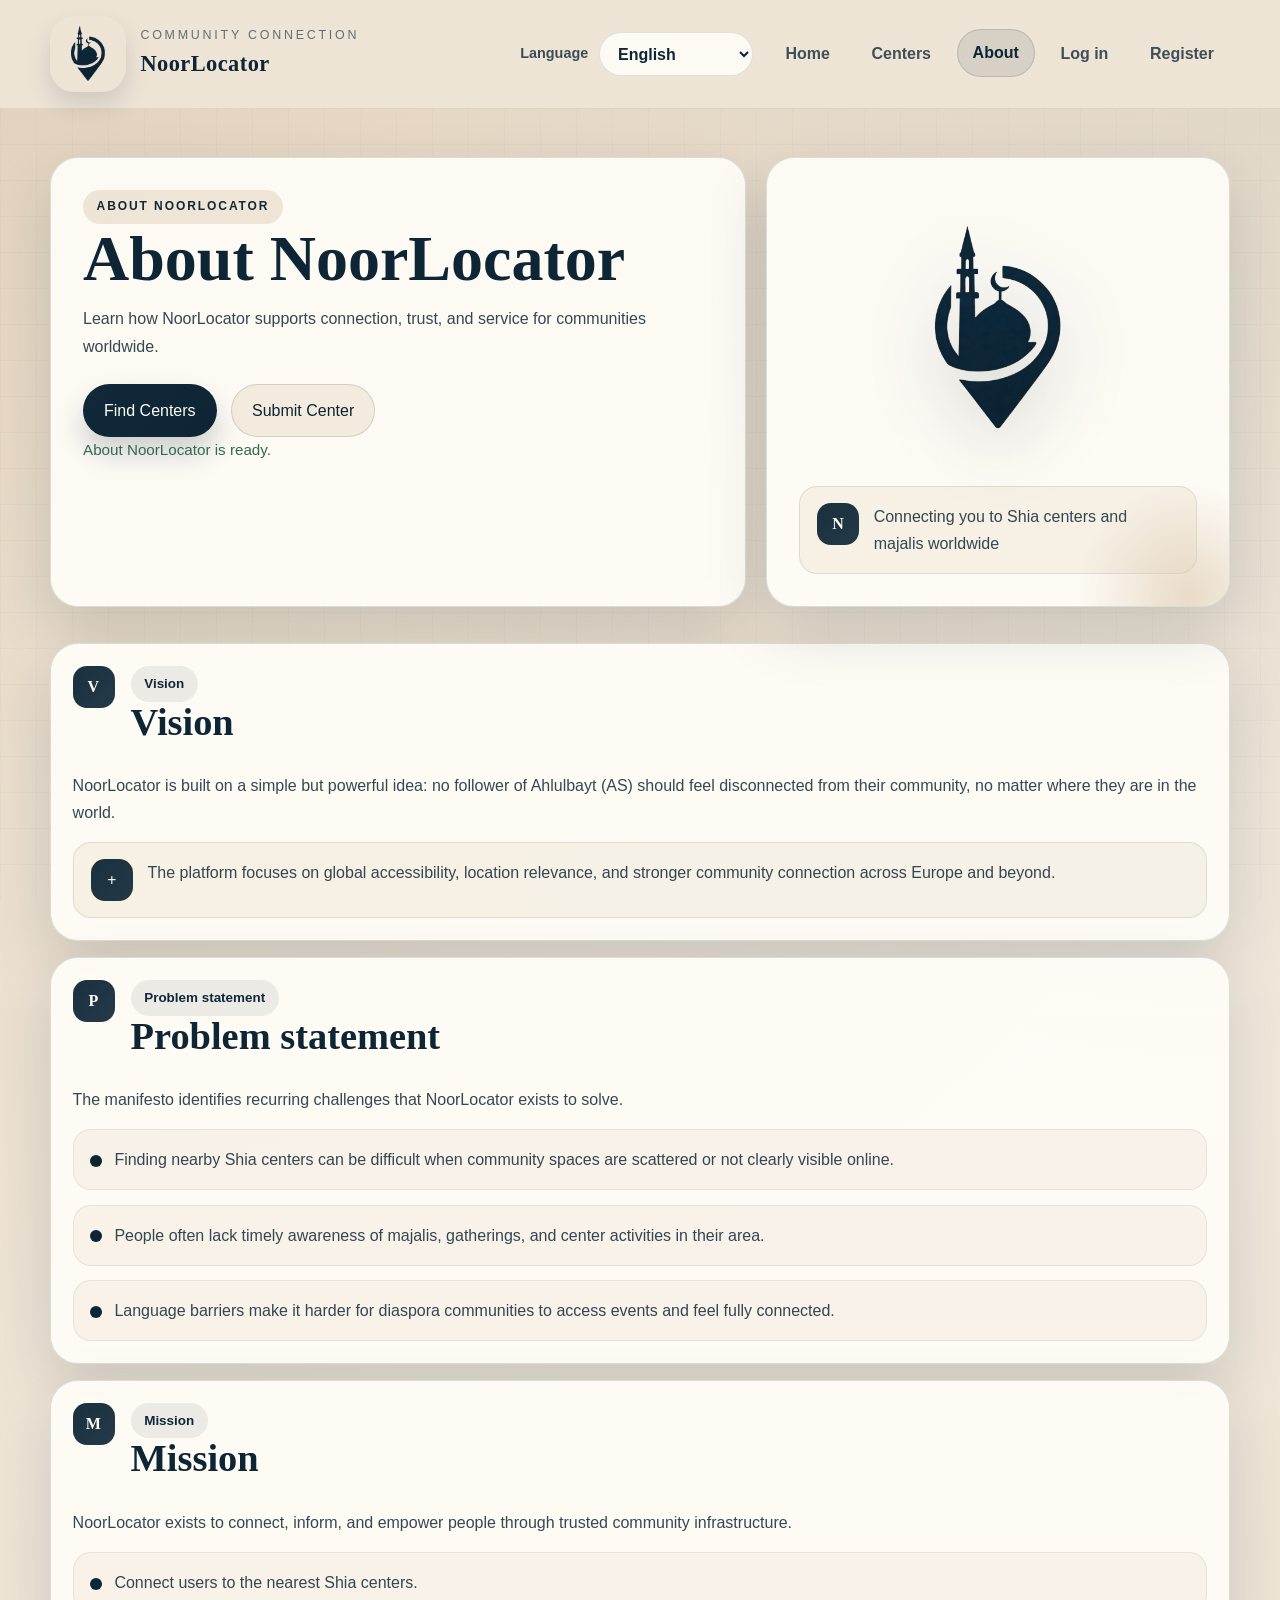
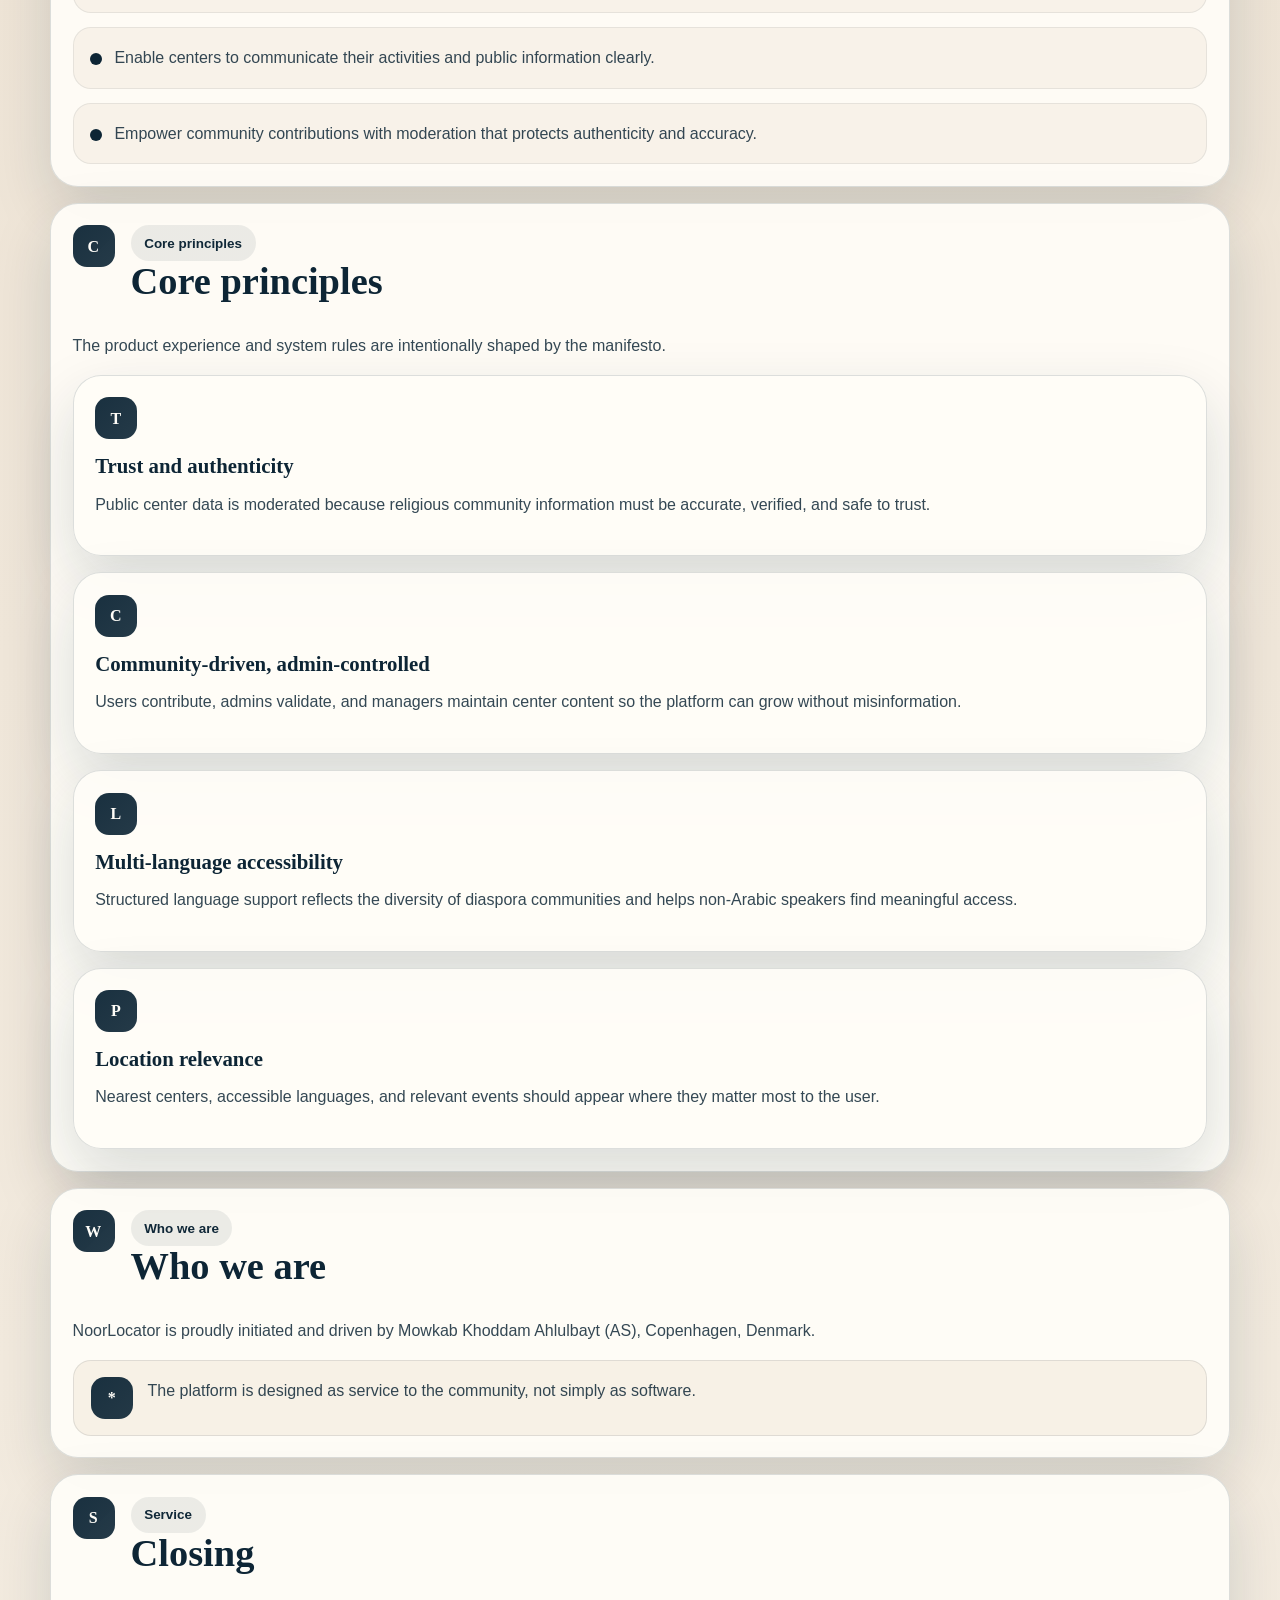
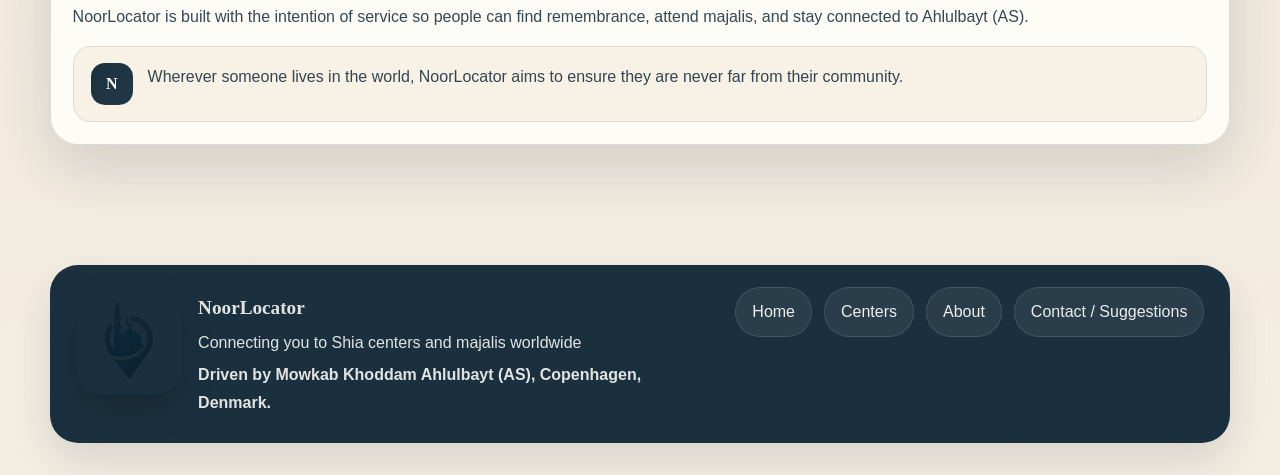
==== commit 63dd2cd6: "Lang" ====
--- a/frontend/about.html
+++ b/frontend/about.html
@@ -4,7 +4,7 @@
     <meta charset="utf-8">
     <meta name="viewport" content="width=device-width, initial-scale=1">
     <meta name="theme-color" content="#0D2535">
-    <title>NoorLocator | About</title>
+    <title data-i18n="meta.about.title">NoorLocator | About</title>
     <link rel="icon" type="image/png" href="assets/logo_bkg.png">
     <link rel="manifest" href="site.webmanifest">
     <link rel="stylesheet" href="css/style.css">
@@ -15,20 +15,20 @@
     <main class="page-shell">
         <section class="page-hero page-hero--split">
             <div class="page-hero__content">
-                <span class="eyebrow">About NoorLocator</span>
-                <h1 id="about-hero-title">About NoorLocator</h1>
-                <p id="about-hero-description">Learn how NoorLocator supports connection, trust, and service for communities worldwide.</p>
+                <span class="eyebrow" data-i18n="about.hero.eyebrow">About NoorLocator</span>
+                <h1 id="about-hero-title" data-i18n="about.hero.title">About NoorLocator</h1>
+                <p id="about-hero-description" data-i18n="about.hero.description">Learn how NoorLocator supports connection, trust, and service for communities worldwide.</p>
                 <div class="hero__actions">
-                    <a class="button button--primary" href="centers.html">Find Centers</a>
-                    <a id="about-submit-center-link" class="button button--secondary" href="register.html">Submit Center</a>
+                    <a class="button button--primary" href="centers.html" data-i18n="about.actions.findCenters">Find Centers</a>
+                    <a id="about-submit-center-link" class="button button--secondary" href="register.html" data-i18n="about.actions.submitCenter">Submit Center</a>
                 </div>
-                <p id="about-page-message" class="message">Loading About content...</p>
+                <p id="about-page-message" class="message" data-i18n="about.page.ready">About NoorLocator is ready.</p>
             </div>
             <aside class="hero__panel hero__panel--stack">
                 <img class="site-logo site-logo--hero hero__logo" data-brand-logo src="assets/logo_bkg.png" alt="NoorLocator logo">
                 <div class="identity-note identity-note--panel">
                     <div class="identity-note__mark">N</div>
-                    <p id="about-hero-highlight">Connecting you to Shia centers and majalis worldwide</p>
+                    <p id="about-hero-highlight" data-i18n="app.tagline">Connecting you to Shia centers and majalis worldwide</p>
                 </div>
             </aside>
         </section>
@@ -39,14 +39,14 @@
                     <div class="manifesto-section__head">
                         <div class="manifesto-section__mark">V</div>
                         <div>
-                            <span class="card__meta">Vision</span>
-                            <h2 id="about-vision-title">Vision</h2>
+                            <span class="card__meta" data-i18n="about.vision.meta">Vision</span>
+                            <h2 id="about-vision-title" data-i18n="about.vision.title">Vision</h2>
                         </div>
                     </div>
-                    <p id="about-vision-description">Loading vision...</p>
+                    <p id="about-vision-description" data-i18n="about.vision.description">NoorLocator is built on a simple but powerful idea: no follower of Ahlulbayt (AS) should feel disconnected from their community, no matter where they are in the world.</p>
                     <div class="identity-note">
                         <div class="identity-note__mark">+</div>
-                        <p id="about-vision-highlight">Loading vision highlight...</p>
+                        <p id="about-vision-highlight" data-i18n="about.vision.highlight">The platform focuses on global accessibility, location relevance, and stronger community connection across Europe and beyond.</p>
                     </div>
                 </article>
 
@@ -54,13 +54,24 @@
                     <div class="manifesto-section__head">
                         <div class="manifesto-section__mark">P</div>
                         <div>
-                            <span class="card__meta">Problem statement</span>
-                            <h2 id="about-problem-title">Problem statement</h2>
+                            <span class="card__meta" data-i18n="about.problem.meta">Problem statement</span>
+                            <h2 id="about-problem-title" data-i18n="about.problem.title">Problem statement</h2>
                         </div>
                     </div>
-                    <p id="about-problem-description">Loading problem statement...</p>
+                    <p id="about-problem-description" data-i18n="about.problem.description">The manifesto identifies recurring challenges that NoorLocator exists to solve.</p>
                     <div id="about-problem-items" class="manifesto-list">
-                        <div class="empty-state">Loading problem details...</div>
+                        <article class="manifesto-list__item">
+                            <div class="manifesto-list__icon"></div>
+                            <p data-i18n="about.problem.item1">Finding nearby Shia centers can be difficult when community spaces are scattered or not clearly visible online.</p>
+                        </article>
+                        <article class="manifesto-list__item">
+                            <div class="manifesto-list__icon"></div>
+                            <p data-i18n="about.problem.item2">People often lack timely awareness of majalis, gatherings, and center activities in their area.</p>
+                        </article>
+                        <article class="manifesto-list__item">
+                            <div class="manifesto-list__icon"></div>
+                            <p data-i18n="about.problem.item3">Language barriers make it harder for diaspora communities to access events and feel fully connected.</p>
+                        </article>
                     </div>
                 </article>
 
@@ -68,13 +79,24 @@
                     <div class="manifesto-section__head">
                         <div class="manifesto-section__mark">M</div>
                         <div>
-                            <span class="card__meta">Mission</span>
-                            <h2 id="about-mission-title">Mission</h2>
+                            <span class="card__meta" data-i18n="about.mission.meta">Mission</span>
+                            <h2 id="about-mission-title" data-i18n="about.mission.title">Mission</h2>
                         </div>
                     </div>
-                    <p id="about-mission-description">Loading mission...</p>
+                    <p id="about-mission-description" data-i18n="about.mission.description">NoorLocator exists to connect, inform, and empower people through trusted community infrastructure.</p>
                     <div id="about-mission-items" class="manifesto-list">
-                        <div class="empty-state">Loading mission commitments...</div>
+                        <article class="manifesto-list__item">
+                            <div class="manifesto-list__icon"></div>
+                            <p data-i18n="about.mission.item1">Connect users to the nearest Shia centers.</p>
+                        </article>
+                        <article class="manifesto-list__item">
+                            <div class="manifesto-list__icon"></div>
+                            <p data-i18n="about.mission.item2">Enable centers to communicate their activities and public information clearly.</p>
+                        </article>
+                        <article class="manifesto-list__item">
+                            <div class="manifesto-list__icon"></div>
+                            <p data-i18n="about.mission.item3">Empower community contributions with moderation that protects authenticity and accuracy.</p>
+                        </article>
                     </div>
                 </article>
 
@@ -82,13 +104,32 @@
                     <div class="manifesto-section__head">
                         <div class="manifesto-section__mark">C</div>
                         <div>
-                            <span class="card__meta">Core principles</span>
-                            <h2 id="about-principles-title">Core principles</h2>
+                            <span class="card__meta" data-i18n="about.principles.meta">Core principles</span>
+                            <h2 id="about-principles-title" data-i18n="about.principles.title">Core principles</h2>
                         </div>
                     </div>
-                    <p id="about-principles-description">Loading principles...</p>
+                    <p id="about-principles-description" data-i18n="about.principles.description">The product experience and system rules are intentionally shaped by the manifesto.</p>
                     <div id="about-principles" class="principle-grid">
-                        <div class="empty-state">Loading principles...</div>
+                        <article class="principle-card">
+                            <div class="principle-card__mark">T</div>
+                            <h3 data-i18n="about.principles.trust.title">Trust and authenticity</h3>
+                            <p data-i18n="about.principles.trust.description">Public center data is moderated because religious community information must be accurate, verified, and safe to trust.</p>
+                        </article>
+                        <article class="principle-card">
+                            <div class="principle-card__mark">C</div>
+                            <h3 data-i18n="about.principles.community.title">Community-driven, admin-controlled</h3>
+                            <p data-i18n="about.principles.community.description">Users contribute, admins validate, and managers maintain center content so the platform can grow without misinformation.</p>
+                        </article>
+                        <article class="principle-card">
+                            <div class="principle-card__mark">L</div>
+                            <h3 data-i18n="about.principles.language.title">Multi-language accessibility</h3>
+                            <p data-i18n="about.principles.language.description">Structured language support reflects the diversity of diaspora communities and helps non-Arabic speakers find meaningful access.</p>
+                        </article>
+                        <article class="principle-card">
+                            <div class="principle-card__mark">P</div>
+                            <h3 data-i18n="about.principles.location.title">Location relevance</h3>
+                            <p data-i18n="about.principles.location.description">Nearest centers, accessible languages, and relevant events should appear where they matter most to the user.</p>
+                        </article>
                     </div>
                 </article>
 
@@ -96,14 +137,14 @@
                     <div class="manifesto-section__head">
                         <div class="manifesto-section__mark">W</div>
                         <div>
-                            <span class="card__meta">Who we are</span>
-                            <h2 id="about-identity-title">Who we are</h2>
+                            <span class="card__meta" data-i18n="about.identity.meta">Who we are</span>
+                            <h2 id="about-identity-title" data-i18n="about.identity.title">Who we are</h2>
                         </div>
                     </div>
-                    <p id="about-identity-description">Loading identity...</p>
+                    <p id="about-identity-description" data-i18n="about.identity.description">NoorLocator is proudly initiated and driven by Mowkab Khoddam Ahlulbayt (AS), Copenhagen, Denmark.</p>
                     <div class="identity-note">
                         <div class="identity-note__mark">*</div>
-                        <p id="about-identity-highlight">Loading identity highlight...</p>
+                        <p id="about-identity-highlight" data-i18n="about.identity.highlight">The platform is designed as service to the community, not simply as software.</p>
                     </div>
                 </article>
 
@@ -111,14 +152,14 @@
                     <div class="manifesto-section__head">
                         <div class="manifesto-section__mark">S</div>
                         <div>
-                            <span class="card__meta">Service</span>
-                            <h2 id="about-closing-title">Closing</h2>
+                            <span class="card__meta" data-i18n="about.closing.meta">Service</span>
+                            <h2 id="about-closing-title" data-i18n="about.closing.title">Closing</h2>
                         </div>
                     </div>
-                    <p id="about-closing-description">Loading closing statement...</p>
+                    <p id="about-closing-description" data-i18n="about.closing.description">NoorLocator is built with the intention of service so people can find remembrance, attend majalis, and stay connected to Ahlulbayt (AS).</p>
                     <div class="identity-note">
                         <div class="identity-note__mark">N</div>
-                        <p id="about-closing-highlight">Loading closing highlight...</p>
+                        <p id="about-closing-highlight" data-i18n="about.closing.highlight">Wherever someone lives in the world, NoorLocator aims to ensure they are never far from their community.</p>
                     </div>
                 </article>
             </div>
@@ -131,6 +172,7 @@
     <script defer src="js/config.js"></script>
     <script defer src="js/auth.js"></script>
     <script defer src="js/api.js"></script>
+    <script defer src="js/i18n.js"></script>
     <script defer src="js/layout.js"></script>
     <script defer src="js/app.js"></script>
 </body>
--- a/frontend/css/style.css
+++ b/frontend/css/style.css
@@ -150,8 +150,32 @@
     display: flex;
     align-items: center;
     gap: 1rem;
-    margin-left: auto;
+    margin-inline-start: auto;
     min-width: 0;
+}
+
+.site-language-switcher {
+    display: inline-flex;
+    align-items: center;
+    gap: 0.65rem;
+    min-height: 48px;
+    color: rgba(13, 37, 53, 0.8);
+    font-weight: 700;
+}
+
+.site-language-switcher__label {
+    font-size: 0.9rem;
+    white-space: nowrap;
+}
+
+.site-language-switcher__select {
+    min-height: 44px;
+    padding: 0.7rem 2.4rem 0.7rem 0.9rem;
+    border-radius: var(--radius-pill);
+    border: 1px solid rgba(13, 37, 53, 0.12);
+    background: rgba(255, 253, 248, 0.88);
+    color: var(--color-ink);
+    max-width: 11rem;
 }
 
 .site-nav-scrim {
@@ -312,6 +336,43 @@
     background: rgba(220, 201, 175, 0.24);
 }
 
+.site-nav__link--notification {
+    position: relative;
+    gap: 0.55rem;
+    padding-inline: 0.9rem 1rem;
+}
+
+.site-nav__notification-icon {
+    display: inline-grid;
+    place-items: center;
+    width: 1.4rem;
+    height: 1.4rem;
+}
+
+.site-nav__notification-icon svg {
+    width: 100%;
+    height: 100%;
+    fill: currentColor;
+}
+
+.site-nav__notification-copy {
+    line-height: 1;
+}
+
+.site-nav__notification-badge {
+    display: inline-grid;
+    place-items: center;
+    min-width: 1.4rem;
+    height: 1.4rem;
+    padding: 0 0.35rem;
+    border-radius: 999px;
+    background: #8c2f34;
+    color: var(--color-white);
+    font-size: 0.74rem;
+    font-weight: 700;
+    line-height: 1;
+}
+
 .site-nav__profile-mark {
     display: inline-grid;
     place-items: center;
@@ -404,6 +465,11 @@
     max-width: 100%;
 }
 
+.panel--soft {
+    background: rgba(248, 243, 235, 0.95);
+    border-style: dashed;
+}
+
 .hero__content {
     padding: 2.25rem;
     animation: float-in 420ms ease-out both;
@@ -492,6 +558,10 @@
     margin-top: 1.5rem;
 }
 
+.button-row--inline {
+    margin-top: 0.75rem;
+}
+
 .button {
     display: inline-flex;
     align-items: center;
@@ -703,6 +773,23 @@
 .form__hint {
     font-size: 0.9rem;
     color: rgba(13, 37, 53, 0.68);
+}
+
+.checkbox-row {
+    display: flex;
+    align-items: center;
+    gap: 0.8rem;
+    padding: 0.85rem 1rem;
+    border-radius: var(--radius-md);
+    border: 1px solid rgba(13, 37, 53, 0.12);
+    background: rgba(248, 243, 235, 0.92);
+    font-weight: 600;
+}
+
+.checkbox-row input {
+    width: 1rem;
+    height: 1rem;
+    accent-color: var(--color-ink);
 }
 
 .upload-progress {
@@ -1150,7 +1237,7 @@
 .data-table th,
 .data-table td {
     padding: 0.9rem 1rem;
-    text-align: left;
+    text-align: start;
     border-bottom: 1px solid rgba(13, 37, 53, 0.08);
     vertical-align: top;
     overflow-wrap: anywhere;
@@ -1189,6 +1276,11 @@
     border-radius: var(--radius-md);
     border: 1px solid rgba(13, 37, 53, 0.08);
     background: rgba(238, 228, 214, 0.42);
+}
+
+.list-card--unread {
+    border-color: rgba(16, 40, 56, 0.2);
+    box-shadow: 0 10px 20px rgba(13, 37, 53, 0.08);
 }
 
 .gallery-card {
@@ -1365,7 +1457,7 @@
 .toast-root {
     position: fixed;
     top: 1rem;
-    right: 1rem;
+    inset-inline-end: 1rem;
     z-index: 90;
     display: grid;
     gap: 0.75rem;
@@ -1481,17 +1573,16 @@
         position: relative;
         top: auto;
         right: auto;
-        margin-left: auto;
+        margin-inline-start: auto;
     }
 
     .site-header__panel {
         position: fixed;
         top: calc(var(--site-header-height, 0px) + 1rem);
-        right: 1rem;
-        left: 1rem;
+        inset-inline: 1rem;
         width: auto;
         max-width: none;
-        margin-left: 0;
+        margin-inline-start: 0;
         padding: 0.9rem;
         border-radius: var(--radius-lg);
         border: 1px solid rgba(255, 253, 248, 0.08);
@@ -1512,6 +1603,15 @@
         z-index: 39;
     }
 
+    .site-language-switcher {
+        width: 100%;
+        justify-content: space-between;
+    }
+
+    .site-language-switcher__select {
+        width: min(100%, 11rem);
+    }
+
     .site-header__panel.is-open {
         opacity: 1;
         visibility: visible;
@@ -1555,6 +1655,14 @@
         padding-inline: 0.9rem 1rem;
         border-color: rgba(255, 253, 248, 0.12);
         background: rgba(255, 255, 255, 0.07);
+    }
+
+    .site-nav__link--notification {
+        justify-content: flex-start;
+    }
+
+    .site-nav__notification-badge {
+        margin-inline-start: auto;
     }
 
     .site-nav__profile-copy {
@@ -1646,7 +1754,7 @@
 
     .toast-root {
         top: auto;
-        right: 1rem;
+        inset-inline-end: 1rem;
         bottom: 1rem;
     }
 
@@ -1717,7 +1825,12 @@
         letter-spacing: 0.08em;
         text-transform: uppercase;
         color: rgba(13, 37, 53, 0.64);
-    }
+        text-align: start;
+    }
+}
+
+.is-rtl .toast--leaving {
+    transform: translateX(-12px);
 }
 
 @media (prefers-reduced-motion: reduce) {
